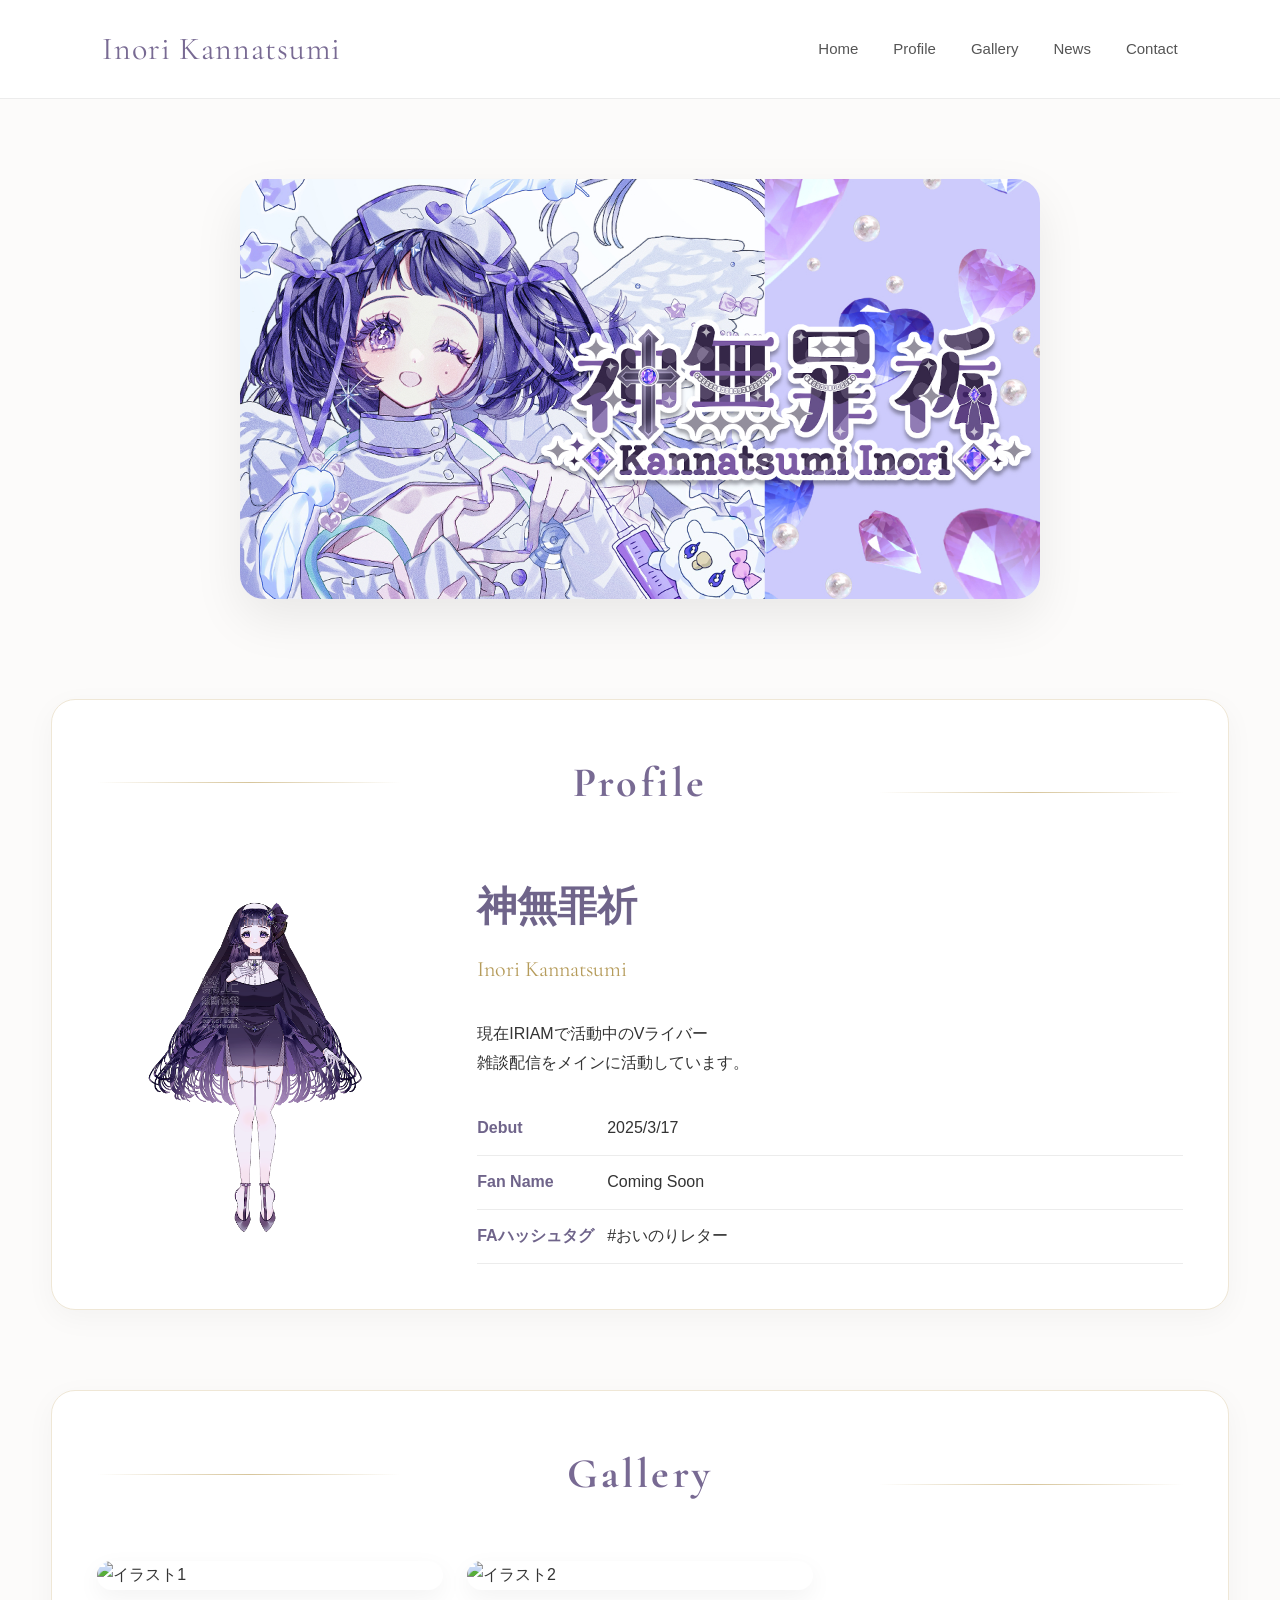
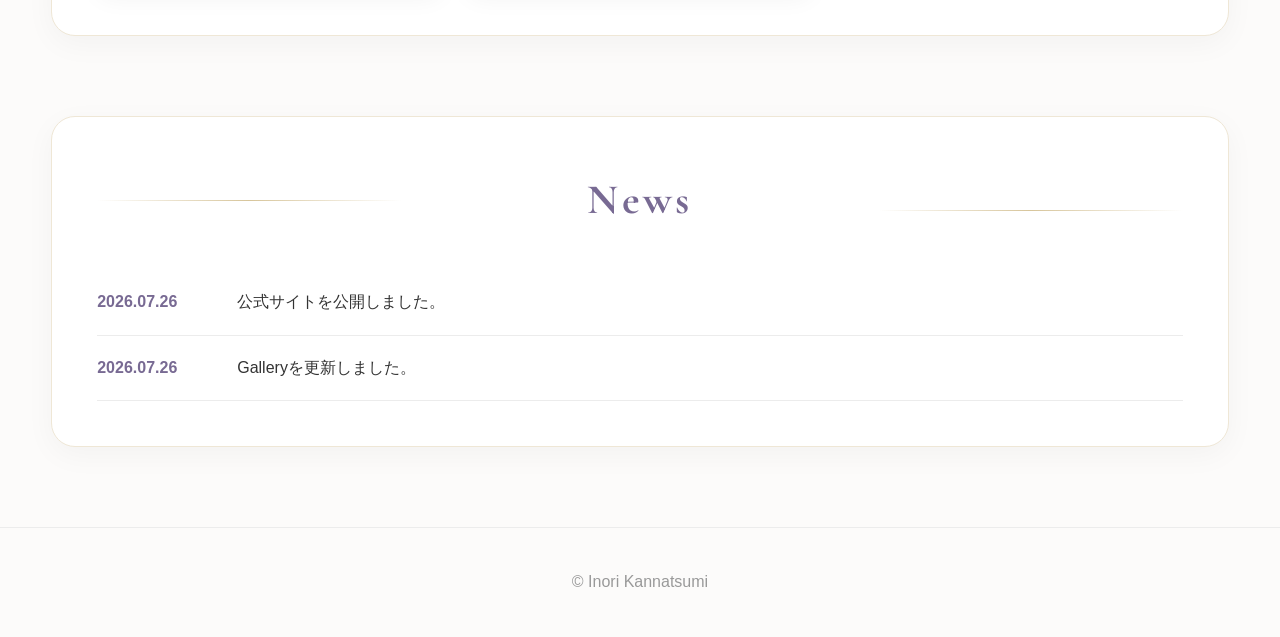
==== index.html @ 2467e45f "ファイル管理" ====
<!DOCTYPE html>
<html lang="ja">
<head>
    <meta charset="UTF-8">
    <meta name="viewport" content="width=device-width, initial-scale=1.0">
    <title>Inori Kannatsumi Official Website</title>

    <!-- Google Fonts -->
    <link rel="preconnect" href="https://fonts.googleapis.com">
    <link rel="preconnect" href="https://fonts.gstatic.com" crossorigin>
    <link href="https://fonts.googleapis.com/css2?family=Cormorant+Garamond:wght@400;600&display=swap" rel="stylesheet">

    <!-- CSS -->
    <link rel="stylesheet" href="css/style.css">
    <link rel="icon" type="image/png" href="images/favicon.png">
</head>

<body>

<header>

    <div class="logo">
        Inori Kannatsumi
    </div>

    <nav>
        <a href="#home">Home</a>
<a href="#profile">Profile</a>
<a href="#gallery">Gallery</a>
<a href="#news">News</a>
<a href="#footer">Contact</a>
    </nav>

</header>

<main>

    <!-- トップバナー -->
   <section id="home" class="hero">

        <div class="hero-banner">
            <img src="images/banner.jpg" alt="Inori Kannatsumi Official Banner">
        </div>

    </section>

    <!-- Profile -->
    <section class="profile">

    <h2>Profile</h2>

    <div class="profile-content">

        <div class="profile-image">
            <img src="images/profile.png" alt="神無罪祈">
        </div>

        <div class="profile-text">

            <h3>神無罪祈</h3>

            <p class="english-name">
                Inori Kannatsumi
            </p>

            <p>
                現在IRIAMで活動中のVライバー<br>
                雑談配信をメインに活動しています。
            </p>

            <table class="profile-table">

                <tr>
                    <th>Debut</th>
                    <td>2025/3/17</td>
                </tr>

                <tr>
                    <th>Fan Name</th>
                    <td>Coming Soon</td>
                </tr>

                <tr>
                    <th>FAハッシュタグ</th>
                    <td>#おいのりレター</td>
                </tr>

            </table>

        </div>

    </div>

</section>

    <!-- Gallery -->
    <section class="gallery">

    <h2>Gallery</h2>

    <div class="gallery-grid">

        <div class="gallery-item">
            <img src="images/gallery/gallery001.png" alt="イラスト1">
        </div>

        <div class="gallery-item">
            <img src="images/gallery/gallery002.png" alt="イラスト2">
        </div>

        
        </div>

    </div>

</section>
    <!-- News -->
  <section class="news">

    <h2>News</h2>

    <div class="news-list">

        <article class="news-item">
            <span class="news-date">2026.07.26</span>
            <p>公式サイトを公開しました。</p>
        </article>

        <article class="news-item">
            <span class="news-date">2026.07.26</span>
            <p>Galleryを更新しました。</p>
        </article>

     
    </div>

</section>

</main>

<footer id="footer">

    <p>
        © Inori Kannatsumi
    </p>

</footer>

</body>
</html>
---- css/style.css ----
*{
    margin:0;
    padding:0;
    box-sizing:border-box;
}

html{
    scroll-behavior:smooth;
}

body{
    font-family:"Yu Gothic","Hiragino Sans",sans-serif;
    background:#fcfbfa;
    color:#333;
    line-height:1.8;
}

/* ---------- Header ---------- */

header{
    position:sticky;
    top:0;
    z-index:1000;

    display:flex;
    justify-content:space-between;
    align-items:center;

    padding:20px 8%;

    background:rgba(255,255,255,.92);
    backdrop-filter:blur(10px);

    border-bottom:1px solid #ececec;
}

.logo{
    font-family:'Cormorant Garamond',serif;
    font-size:32px;
    color:#786a93;
    letter-spacing:1px;
}

nav{
    display:flex;
    gap:35px;
}

nav a{
    text-decoration:none;
    color:#555;
    transition:.3s;
    font-size:15px;
}

nav a:hover{
    color:#b59b5a;
}

/* ---------- Main ---------- */

main{
    width:min(1200px,92%);
    margin:auto;
}

/* ---------- Hero ---------- */

.hero{
    margin:80px 0 100px;
    display:flex;
    justify-content:center;
}

.hero-banner img{
    width:100%;
    max-width:800px;
    display:block;

    border-radius:24px;

    box-shadow:0 20px 50px rgba(0,0,0,.08);
}

/* ---------- Sections ---------- */

section{
    margin-bottom:80px;
}

section h2{

    font-family:'Cormorant Garamond',serif;
    font-size:42px;
    color:#786a93;

    margin-bottom:25px;
}

section h2::after{

    content:"";
    display:block;

    width:70px;
    height:2px;

    background:#b59b5a;

    margin-top:10px;
}

.profile,
.gallery,
.news{

    background:#ffffff;

    border:1px solid #efe7d6;

    border-radius:24px;

    padding:45px;

    box-shadow:0 8px 30px rgba(0,0,0,.04);

}

/* ---------- Footer ---------- */

footer{

    margin-top:80px;

    padding:40px;

    text-align:center;

    color:#999;

    border-top:1px solid #ececec;

}

/* ---------- Smartphone ---------- */

@media (max-width:900px){

header{

    flex-direction:column;

    gap:18px;

}

nav{

    flex-wrap:wrap;

    justify-content:center;

    gap:18px;

}

.logo{

    font-size:28px;

}

.hero{

    margin:40px 0 60px;

}

.hero-banner img{

    max-width:100%;
    border-radius:16px;

}

.profile,
.gallery,
.news{

    padding:30px;

}

section h2{

    font-size:34px;

}

}

@media (max-width:600px){

header{

    padding:18px;

}

.logo{

    font-size:24px;

}

nav a{

    font-size:14px;

}

.profile,
.gallery,
.news{

    padding:22px;

}

section h2{

    font-size:30px;

}

}
/* ---------- Profile ---------- */

.profile-content{

    display:grid;

    grid-template-columns:320px 1fr;

    gap:60px;

    align-items:center;

}

.profile-image img{

    width:100%;

    display:block;

    border-radius:18px;

}

.profile-text h3{

    font-size:40px;

    color:#6f648a;

    margin-bottom:8px;

}

.english-name{

    font-family:'Cormorant Garamond',serif;

    font-size:22px;

    color:#b59b5a;

    margin-bottom:30px;

}

.profile-table{

    width:100%;

    margin-top:25px;

    border-collapse:collapse;

}

.profile-table th{

    width:130px;

    text-align:left;

    padding:12px 0;

    color:#6f648a;

}

.profile-table td{

    padding:12px 0;

}

.profile-table tr{

    border-bottom:1px solid #ececec;

}

@media(max-width:900px){

.profile-content{

    grid-template-columns:1fr;

}

.profile-image{

    max-width:320px;

    margin:auto;

}

.profile-text{

    text-align:center;

}

.profile-table th{

    width:110px;

}

}
/* Gallery */

.gallery-grid{

    display:grid;

    grid-template-columns:repeat(3,1fr);

    gap:24px;

}

.gallery-item{

    overflow:hidden;

    border-radius:18px;

    background:#ffffff;

    box-shadow:0 8px 25px rgba(0,0,0,.05);

}

.gallery-item img{

    width:100%;

    display:block;

}

@media(max-width:900px){

    .gallery-grid{

        grid-template-columns:1fr;

    }

}
/* ---------- News ---------- */

.news-list{

    display:flex;

    flex-direction:column;

    gap:18px;

}

.news-item{

    display:flex;

    gap:30px;

    align-items:flex-start;

    padding-bottom:18px;

    border-bottom:1px solid #ececec;

}

.news-date{

    min-width:110px;

    color:#786a93;

    font-weight:bold;

}

.news-item p{

    margin:0;

}

@media(max-width:700px){

.news-item{

    flex-direction:column;

    gap:8px;

}

.news-date{

    min-width:auto;

}

}
/* ---------- Elegant Heading ---------- */

section h2{

    position:relative;

    text-align:center;

    margin-bottom:50px;

    letter-spacing:.08em;

}

section h2::before,
section h2::after{

    content:"";

    position:absolute;

    top:50%;

    width:28%;

    height:1px;

    background:linear-gradient(to right,
    transparent,
    #d7c59b,
    transparent);

}

section h2::before{

    left:0;

}

section h2::after{

    right:0;

}

@media(max-width:700px){

section h2::before,
section h2::after{

    width:18%;

}

}
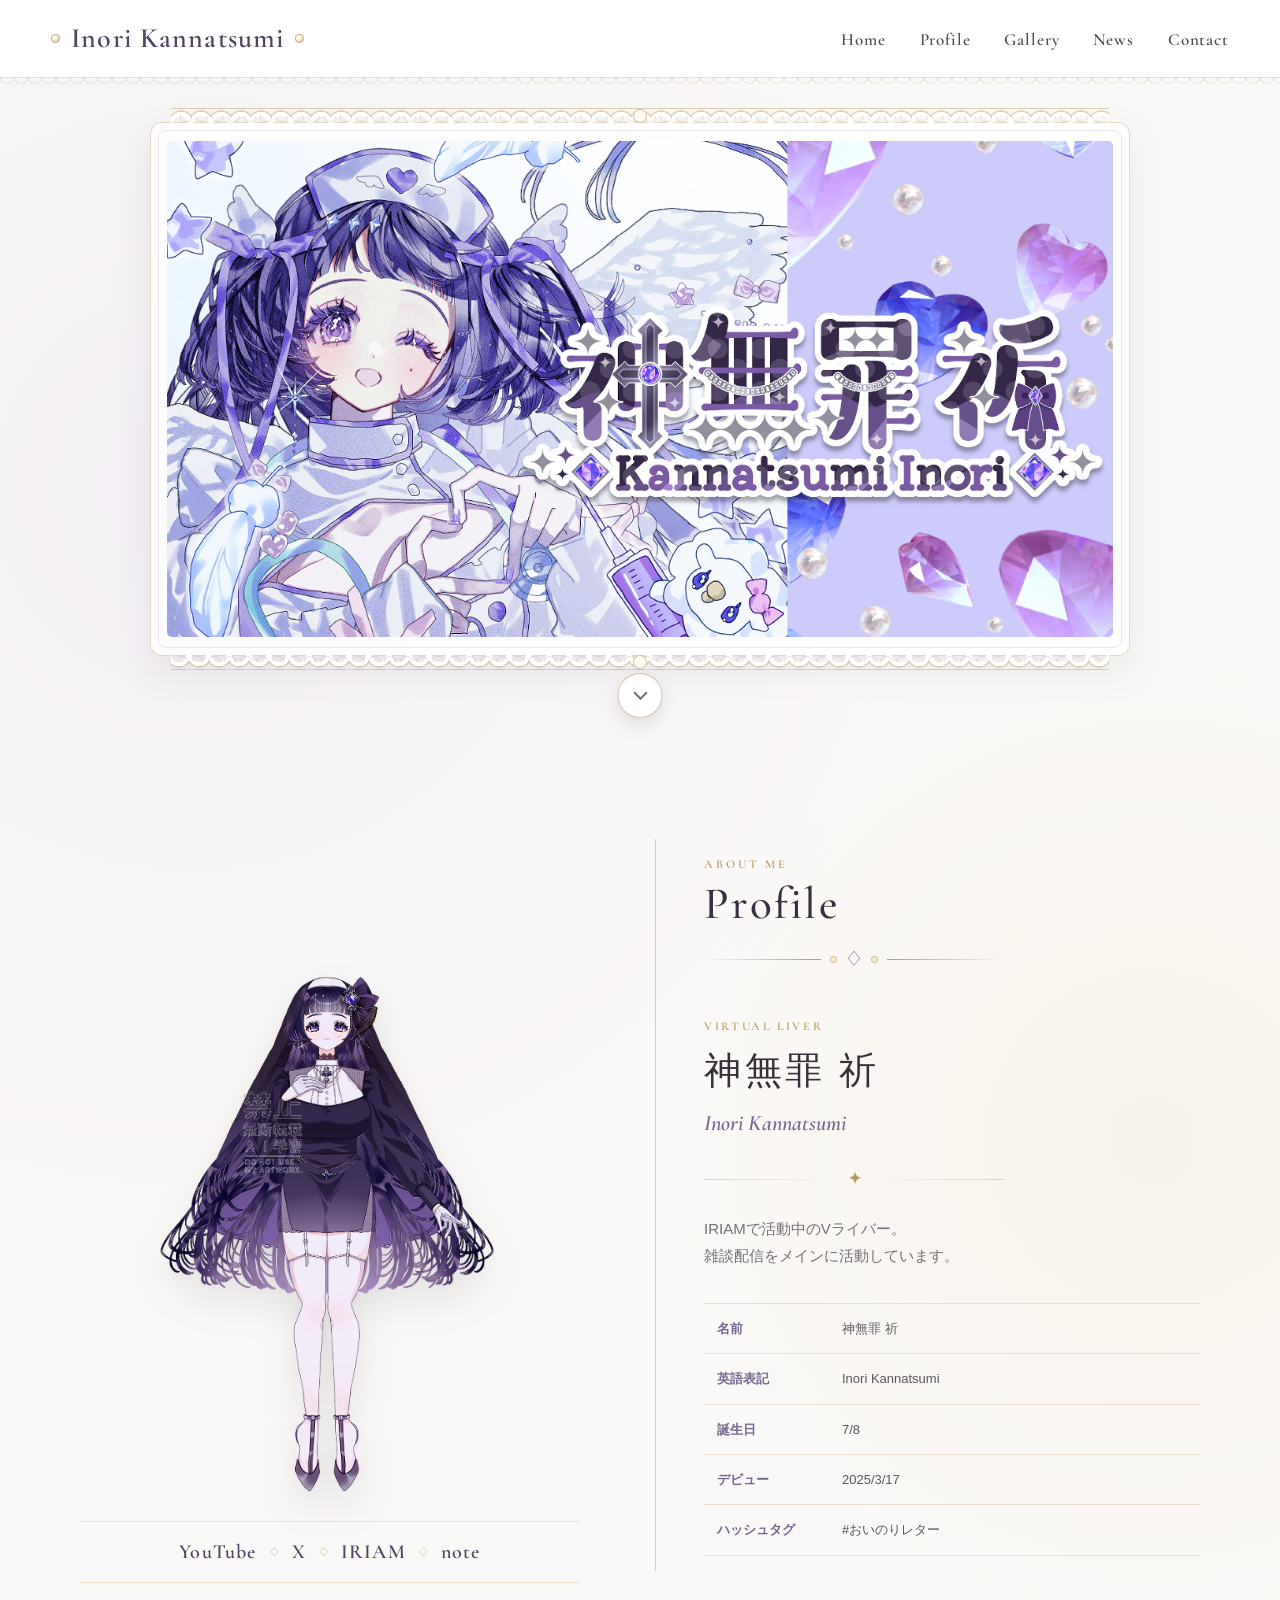
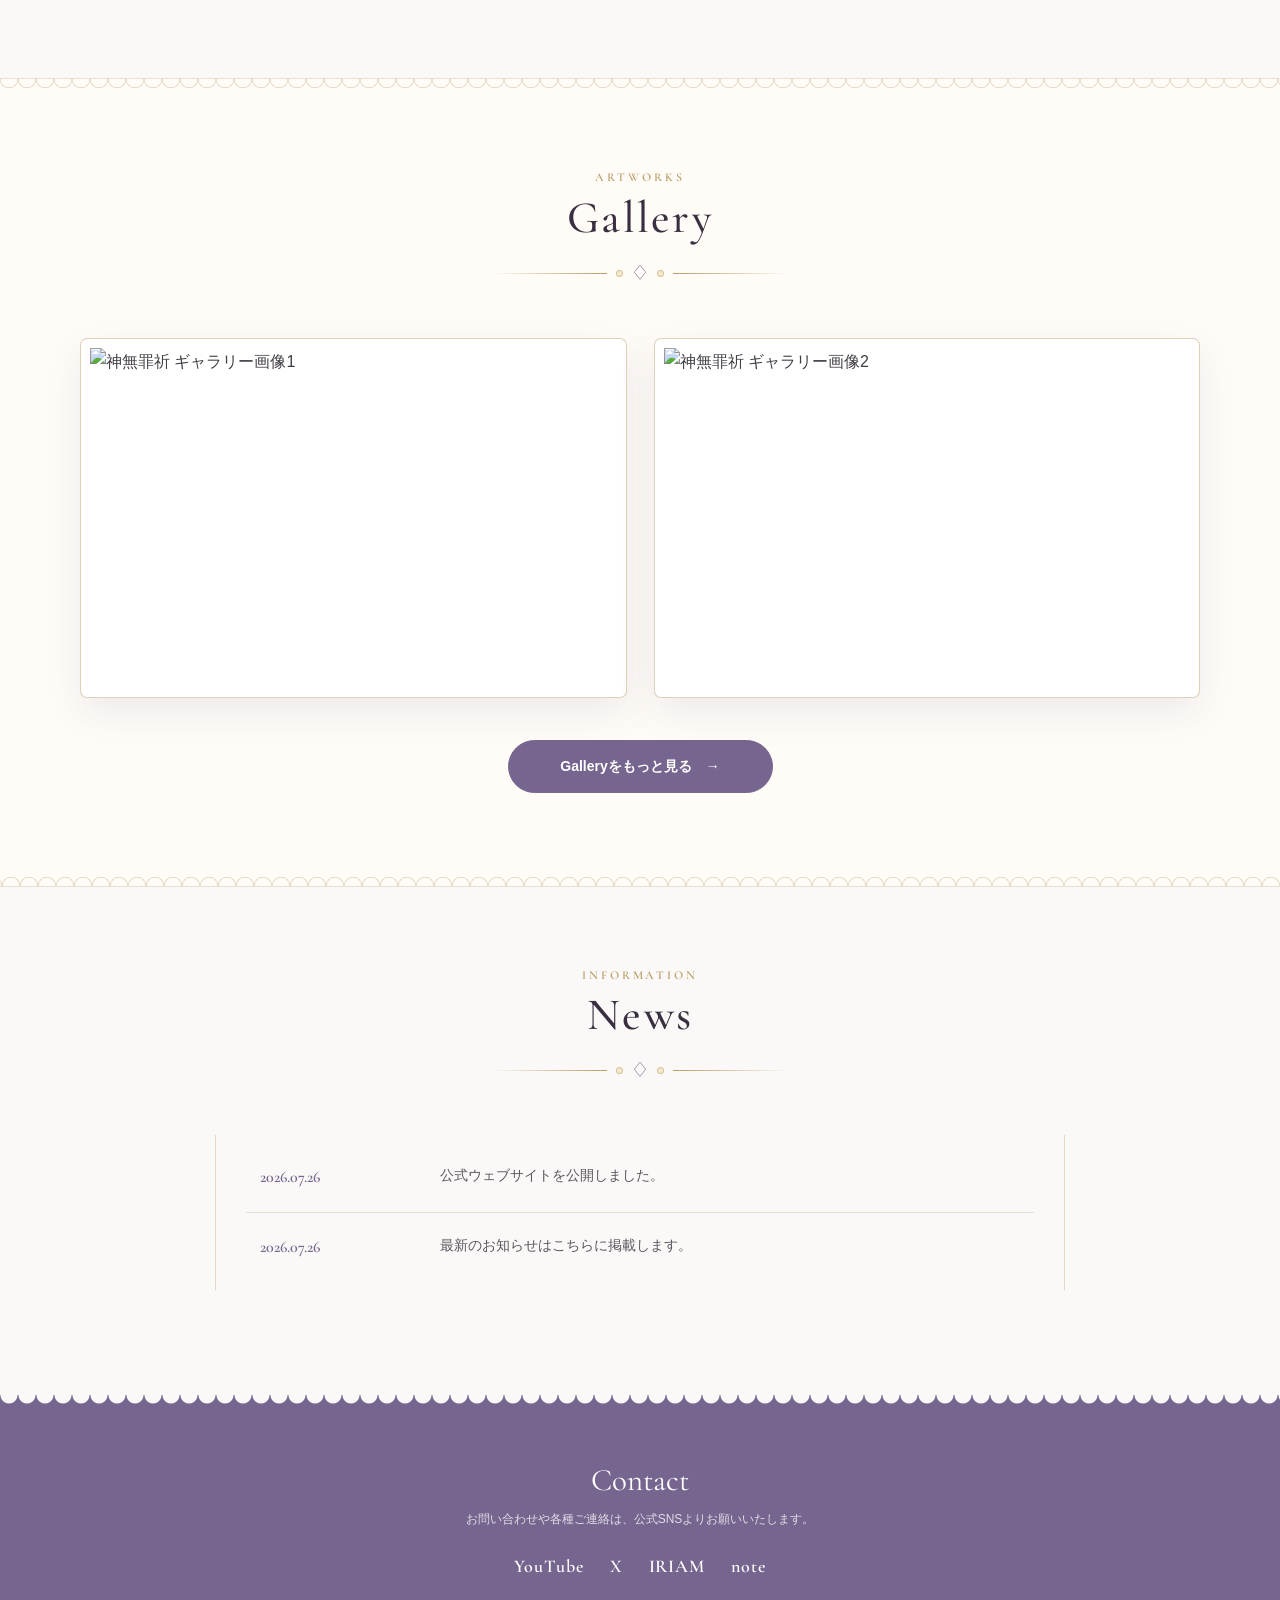
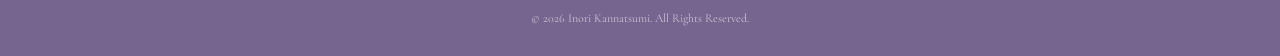
==== commit a92d9d7e: "Add files via upload" ====
--- a/index.html
+++ b/index.html
@@ -1,150 +1,523 @@
-<!DOCTYPE html>
-<html lang="ja">
-<head>
-    <meta charset="UTF-8">
-    <meta name="viewport" content="width=device-width, initial-scale=1.0">
-    <title>Inori Kannatsumi Official Website</title>
-
-    <!-- Google Fonts -->
-    <link rel="preconnect" href="https://fonts.googleapis.com">
-    <link rel="preconnect" href="https://fonts.gstatic.com" crossorigin>
-    <link href="https://fonts.googleapis.com/css2?family=Cormorant+Garamond:wght@400;600&display=swap" rel="stylesheet">
-
-    <!-- CSS -->
-    <link rel="stylesheet" href="css/style.css">
-    <link rel="icon" type="image/png" href="images/favicon.png">
-</head>
-
-<body>
-
-<header>
-
-    <div class="logo">
-        Inori Kannatsumi
-    </div>
-
-    <nav>
-        <a href="#home">Home</a>
-<a href="#profile">Profile</a>
-<a href="#gallery">Gallery</a>
-<a href="#news">News</a>
-<a href="#footer">Contact</a>
-    </nav>
-
-</header>
-
-<main>
-
-    <!-- トップバナー -->
-   <section id="home" class="hero">
-
-        <div class="hero-banner">
-            <img src="images/banner.jpg" alt="Inori Kannatsumi Official Banner">
-        </div>
-
-    </section>
-
-    <!-- Profile -->
-    <section class="profile">
-
-    <h2>Profile</h2>
-
-    <div class="profile-content">
-
-        <div class="profile-image">
-            <img src="images/profile.png" alt="神無罪祈">
-        </div>
-
-        <div class="profile-text">
-
-            <h3>神無罪祈</h3>
-
-            <p class="english-name">
-                Inori Kannatsumi
-            </p>
-
-            <p>
-                現在IRIAMで活動中のVライバー<br>
-                雑談配信をメインに活動しています。
-            </p>
-
-            <table class="profile-table">
-
-                <tr>
-                    <th>Debut</th>
-                    <td>2025/3/17</td>
-                </tr>
-
-                <tr>
-                    <th>Fan Name</th>
-                    <td>Coming Soon</td>
-                </tr>
-
-                <tr>
-                    <th>FAハッシュタグ</th>
-                    <td>#おいのりレター</td>
-                </tr>
-
-            </table>
-
-        </div>
-
-    </div>
-
-</section>
-
-    <!-- Gallery -->
-    <section class="gallery">
-
-    <h2>Gallery</h2>
-
-    <div class="gallery-grid">
-
-        <div class="gallery-item">
-            <img src="images/gallery/gallery001.png" alt="イラスト1">
-        </div>
-
-        <div class="gallery-item">
-            <img src="images/gallery/gallery002.png" alt="イラスト2">
-        </div>
-
-        
-        </div>
-
-    </div>
-
-</section>
-    <!-- News -->
-  <section class="news">
-
-    <h2>News</h2>
-
-    <div class="news-list">
-
-        <article class="news-item">
-            <span class="news-date">2026.07.26</span>
-            <p>公式サイトを公開しました。</p>
-        </article>
-
-        <article class="news-item">
-            <span class="news-date">2026.07.26</span>
-            <p>Galleryを更新しました。</p>
-        </article>
-
-     
-    </div>
-
-</section>
-
-</main>
-
-<footer id="footer">
-
-    <p>
-        © Inori Kannatsumi
-    </p>
-
-</footer>
-
-</body>
+<!DOCTYPE html>
+<html lang="ja">
+
+<head>
+    <meta charset="UTF-8">
+
+    <meta
+        name="viewport"
+        content="width=device-width, initial-scale=1.0"
+    >
+
+    <meta
+        name="description"
+        content="IRIAMで活動中のVライバー、神無罪祈（Inori Kannatsumi）の公式ウェブサイトです。"
+    >
+
+    <title>Inori Kannatsumi Official Website</title>
+
+    <link
+        rel="preconnect"
+        href="https://fonts.googleapis.com"
+    >
+
+    <link
+        rel="preconnect"
+        href="https://fonts.gstatic.com"
+        crossorigin
+    >
+
+    <link
+        href="https://fonts.googleapis.com/css2?family=Cormorant+Garamond:wght@400;500;600&display=swap"
+        rel="stylesheet"
+    >
+
+    <link
+        rel="stylesheet"
+        href="css/style.css"
+    >
+
+    <link
+        rel="icon"
+        type="image/png"
+        href="images/favicon.png"
+    >
+</head>
+
+<body>
+
+    <!-- Header -->
+
+    <header class="site-header">
+
+        <div class="header-inner">
+
+            <a
+                class="site-logo"
+                href="index.html"
+            >
+                <span class="logo-pearl"></span>
+
+                <span>
+                    Inori Kannatsumi
+                </span>
+
+                <span class="logo-pearl"></span>
+            </a>
+
+            <button
+                class="menu-button"
+                type="button"
+                aria-label="メニューを開く"
+                aria-expanded="false"
+                aria-controls="global-nav"
+            >
+                <span></span>
+                <span></span>
+                <span></span>
+            </button>
+
+            <nav
+                id="global-nav"
+                class="global-nav"
+            >
+                <a href="#home">
+                    Home
+                </a>
+
+                <a href="#profile">
+                    Profile
+                </a>
+
+                <a href="gallery.html">
+                    Gallery
+                </a>
+
+                <a href="#news">
+                    News
+                </a>
+
+                <a href="#contact">
+                    Contact
+                </a>
+            </nav>
+
+        </div>
+
+    </header>
+
+
+    <main>
+
+        <!-- Home -->
+
+        <section
+            id="home"
+            class="hero"
+        >
+
+            <div class="hero-inner">
+
+                <div class="hero-lace hero-lace-top">
+                    <span></span>
+                </div>
+
+                <img
+                    class="hero-image"
+                    src="images/banner.jpg"
+                    alt="神無罪祈 Inori Kannatsumi メインビジュアル"
+                >
+
+                <div class="hero-lace hero-lace-bottom">
+                    <span></span>
+                </div>
+
+            </div>
+
+            <a
+                class="scroll-button"
+                href="#profile"
+                aria-label="プロフィールへ移動"
+            >
+                <span></span>
+            </a>
+
+        </section>
+
+
+        <!-- Profile -->
+
+        <section
+            id="profile"
+            class="content-section profile-section"
+        >
+
+            <div class="section-inner">
+
+                <div class="profile-layout">
+
+                    <div class="profile-left">
+
+                        <div class="profile-visual">
+
+                            <img
+                                src="images/profile.png"
+                                alt="神無罪祈の全身立ち絵"
+                            >
+
+                        </div>
+
+                        <nav
+                            class="profile-text-links"
+                            aria-label="公式リンク"
+                        >
+                            <a
+                                href="https://www.youtube.com/@nullxvoidxx"
+                                target="_blank"
+                                rel="noopener noreferrer"
+                            >
+                                YouTube
+                            </a>
+
+                            <span aria-hidden="true">◇</span>
+
+                            <a
+                                href="https://x.com/nullxvoidxx"
+                                target="_blank"
+                                rel="noopener noreferrer"
+                            >
+                                X
+                            </a>
+
+                            <span aria-hidden="true">◇</span>
+
+                            <a
+                                href="https://web.iriam.app/s/user/3M1T134PWo?uuid=e7f61f56"
+                                target="_blank"
+                                rel="noopener noreferrer"
+                            >
+                                IRIAM
+                            </a>
+
+                            <span aria-hidden="true">◇</span>
+
+                            <a
+                                href="https://note.com/nullxvoidxx"
+                                target="_blank"
+                                rel="noopener noreferrer"
+                            >
+                                note
+                            </a>
+                        </nav>
+
+                    </div>
+
+
+                    <div class="profile-content">
+
+                        <div class="section-heading profile-heading">
+
+                            <p class="section-label">
+                                ABOUT ME
+                            </p>
+
+                            <h2>
+                                Profile
+                            </h2>
+
+                            <div class="heading-decoration">
+
+                                <span class="heading-line"></span>
+                                <span class="heading-pearl"></span>
+                                <span class="heading-ribbon">♢</span>
+                                <span class="heading-pearl"></span>
+                                <span class="heading-line"></span>
+
+                            </div>
+
+                        </div>
+
+                        <p class="profile-small-title">
+                            VIRTUAL LIVER
+                        </p>
+
+                        <h3>
+                            神無罪 祈
+                        </h3>
+
+                        <p class="profile-english-name">
+                            Inori Kannatsumi
+                        </p>
+
+                        <div class="profile-divider">
+                            <span></span>
+                            <b>✦</b>
+                            <span></span>
+                        </div>
+
+                        <p class="profile-description">
+                            IRIAMで活動中のVライバー。<br>
+                            雑談配信をメインに活動しています。
+                        </p>
+
+                        <dl class="profile-list">
+
+                            <div>
+                                <dt>名前</dt>
+                                <dd>神無罪 祈</dd>
+                            </div>
+
+                            <div>
+                                <dt>英語表記</dt>
+                                <dd>Inori Kannatsumi</dd>
+                            </div>
+
+                            <div>
+                                <dt>誕生日</dt>
+                                <dd>7/8</dd>
+                            </div>
+
+                            <div>
+                                <dt>デビュー</dt>
+                                <dd>2025/3/17</dt>
+                            </div>
+
+                            <div>
+                                <dt>ハッシュタグ</dt>
+                                <dd>#おいのりレター</dd>
+                            </div>
+
+                        </dl>
+
+                    </div>
+
+                </div>
+
+            </div>
+
+        </section>
+
+
+        <!-- Gallery Preview -->
+
+        <section
+            id="gallery"
+            class="gallery-preview-section"
+        >
+
+            <div class="lace-border"></div>
+
+            <div class="section-inner gallery-preview-inner">
+
+                <div class="section-heading">
+
+                    <p class="section-label">
+                        ARTWORKS
+                    </p>
+
+                    <h2>
+                        Gallery
+                    </h2>
+
+                    <div class="heading-decoration">
+
+                        <span class="heading-line"></span>
+                        <span class="heading-pearl"></span>
+                        <span class="heading-ribbon">♢</span>
+                        <span class="heading-pearl"></span>
+                        <span class="heading-line"></span>
+
+                    </div>
+
+                </div>
+
+
+                <div class="gallery-preview-grid">
+
+                    <a
+                        class="gallery-card"
+                        href="gallery.html"
+                    >
+                        <img
+                            src="images/gallery/gallery001.png"
+                            alt="神無罪祈 ギャラリー画像1"
+                            loading="lazy"
+                        >
+
+                        <span class="gallery-card-text">
+                            View Gallery
+                        </span>
+                    </a>
+
+
+                    <a
+                        class="gallery-card"
+                        href="gallery.html"
+                    >
+                        <img
+                            src="images/gallery/gallery002.png"
+                            alt="神無罪祈 ギャラリー画像2"
+                            loading="lazy"
+                        >
+
+                        <span class="gallery-card-text">
+                            View Gallery
+                        </span>
+                    </a>
+
+                </div>
+
+
+                <div class="section-button-area">
+
+                    <a
+                        class="more-button"
+                        href="gallery.html"
+                    >
+                        Galleryをもっと見る
+                        <span>→</span>
+                    </a>
+
+                </div>
+
+            </div>
+
+            <div class="lace-border lace-border-bottom"></div>
+
+        </section>
+
+
+        <!-- News -->
+
+        <section
+            id="news"
+            class="content-section news-section"
+        >
+
+            <div class="section-inner">
+
+                <div class="section-heading">
+
+                    <p class="section-label">
+                        INFORMATION
+                    </p>
+
+                    <h2>
+                        News
+                    </h2>
+
+                    <div class="heading-decoration">
+
+                        <span class="heading-line"></span>
+                        <span class="heading-pearl"></span>
+                        <span class="heading-ribbon">♢</span>
+                        <span class="heading-pearl"></span>
+                        <span class="heading-line"></span>
+
+                    </div>
+
+                </div>
+
+                <div class="news-list">
+
+                    <article class="news-item">
+
+                        <time datetime="2026-07-26">
+                            2026.07.26
+                        </time>
+
+                        <p>
+                            公式ウェブサイトを公開しました。
+                        </p>
+
+                    </article>
+
+                    <article class="news-item">
+
+                        <time datetime="2026-07-26">
+                            2026.07.26
+                        </time>
+
+                        <p>
+                            最新のお知らせはこちらに掲載します。
+                        </p>
+
+                    </article>
+
+                </div>
+
+            </div>
+
+        </section>
+
+    </main>
+
+
+    <!-- Footer -->
+
+    <footer
+        id="contact"
+        class="site-footer"
+    >
+
+        <div class="footer-lace"></div>
+
+        <div class="footer-inner">
+
+            <p class="footer-title">
+                Contact
+            </p>
+
+            <p class="footer-message">
+                お問い合わせや各種ご連絡は、公式SNSよりお願いいたします。
+            </p>
+
+            <div class="footer-links">
+
+                <a
+                    href="https://www.youtube.com/@nullxvoidxx"
+                    target="_blank"
+                    rel="noopener noreferrer"
+                >
+                    YouTube
+                </a>
+
+                <a
+                    href="https://x.com/nullxvoidxx"
+                    target="_blank"
+                    rel="noopener noreferrer"
+                >
+                    X
+                </a>
+
+                <a
+                    href="https://web.iriam.app/s/user/3M1T134PWo?uuid=e7f61f56"
+                    target="_blank"
+                    rel="noopener noreferrer"
+                >
+                    IRIAM
+                </a>
+
+                <a
+                    href="https://note.com/nullxvoidxx"
+                    target="_blank"
+                    rel="noopener noreferrer"
+                >
+                    note
+                </a>
+
+            </div>
+
+            <p class="copyright">
+                &copy; 2026 Inori Kannatsumi. All Rights Reserved.
+            </p>
+
+        </div>
+
+    </footer>
+
+    <script src="js/script.js"></script>
+
+</body>
+
 </html>
--- a/css/style.css
+++ b/css/style.css
@@ -1,501 +1,1191 @@
-*{
-    margin:0;
-    padding:0;
-    box-sizing:border-box;
-}
-
-html{
-    scroll-behavior:smooth;
-}
-
-body{
-    font-family:"Yu Gothic","Hiragino Sans",sans-serif;
-    background:#fcfbfa;
-    color:#333;
-    line-height:1.8;
-}
-
-/* ---------- Header ---------- */
-
-header{
-    position:sticky;
-    top:0;
-    z-index:1000;
-
-    display:flex;
-    justify-content:space-between;
-    align-items:center;
-
-    padding:20px 8%;
-
-    background:rgba(255,255,255,.92);
-    backdrop-filter:blur(10px);
-
-    border-bottom:1px solid #ececec;
-}
-
-.logo{
-    font-family:'Cormorant Garamond',serif;
-    font-size:32px;
-    color:#786a93;
-    letter-spacing:1px;
-}
-
-nav{
-    display:flex;
-    gap:35px;
-}
-
-nav a{
-    text-decoration:none;
-    color:#555;
-    transition:.3s;
-    font-size:15px;
-}
-
-nav a:hover{
-    color:#b59b5a;
-}
-
-/* ---------- Main ---------- */
-
-main{
-    width:min(1200px,92%);
-    margin:auto;
-}
-
-/* ---------- Hero ---------- */
-
-.hero{
-    margin:80px 0 100px;
-    display:flex;
-    justify-content:center;
-}
-
-.hero-banner img{
-    width:100%;
-    max-width:800px;
-    display:block;
-
-    border-radius:24px;
-
-    box-shadow:0 20px 50px rgba(0,0,0,.08);
-}
-
-/* ---------- Sections ---------- */
-
-section{
-    margin-bottom:80px;
-}
-
-section h2{
-
-    font-family:'Cormorant Garamond',serif;
-    font-size:42px;
-    color:#786a93;
-
-    margin-bottom:25px;
-}
-
-section h2::after{
-
-    content:"";
-    display:block;
-
-    width:70px;
-    height:2px;
-
-    background:#b59b5a;
-
-    margin-top:10px;
-}
-
-.profile,
-.gallery,
-.news{
-
-    background:#ffffff;
-
-    border:1px solid #efe7d6;
-
-    border-radius:24px;
-
-    padding:45px;
-
-    box-shadow:0 8px 30px rgba(0,0,0,.04);
-
-}
-
-/* ---------- Footer ---------- */
-
-footer{
-
-    margin-top:80px;
-
-    padding:40px;
-
-    text-align:center;
-
-    color:#999;
-
-    border-top:1px solid #ececec;
-
-}
-
-/* ---------- Smartphone ---------- */
-
-@media (max-width:900px){
-
-header{
-
-    flex-direction:column;
-
-    gap:18px;
-
-}
-
-nav{
-
-    flex-wrap:wrap;
-
-    justify-content:center;
-
-    gap:18px;
-
-}
-
-.logo{
-
-    font-size:28px;
-
-}
-
-.hero{
-
-    margin:40px 0 60px;
-
-}
-
-.hero-banner img{
-
-    max-width:100%;
-    border-radius:16px;
-
-}
-
-.profile,
-.gallery,
-.news{
-
-    padding:30px;
-
-}
-
-section h2{
-
-    font-size:34px;
-
-}
-
-}
-
-@media (max-width:600px){
-
-header{
-
-    padding:18px;
-
-}
-
-.logo{
-
-    font-size:24px;
-
-}
-
-nav a{
-
-    font-size:14px;
-
-}
-
-.profile,
-.gallery,
-.news{
-
-    padding:22px;
-
-}
-
-section h2{
-
-    font-size:30px;
-
-}
-
-}
-/* ---------- Profile ---------- */
-
-.profile-content{
-
-    display:grid;
-
-    grid-template-columns:320px 1fr;
-
-    gap:60px;
-
-    align-items:center;
-
-}
-
-.profile-image img{
-
-    width:100%;
-
-    display:block;
-
-    border-radius:18px;
-
-}
-
-.profile-text h3{
-
-    font-size:40px;
-
-    color:#6f648a;
-
-    margin-bottom:8px;
-
-}
-
-.english-name{
-
-    font-family:'Cormorant Garamond',serif;
-
-    font-size:22px;
-
-    color:#b59b5a;
-
-    margin-bottom:30px;
-
-}
-
-.profile-table{
-
-    width:100%;
-
-    margin-top:25px;
-
-    border-collapse:collapse;
-
-}
-
-.profile-table th{
-
-    width:130px;
-
-    text-align:left;
-
-    padding:12px 0;
-
-    color:#6f648a;
-
-}
-
-.profile-table td{
-
-    padding:12px 0;
-
-}
-
-.profile-table tr{
-
-    border-bottom:1px solid #ececec;
-
-}
-
-@media(max-width:900px){
-
-.profile-content{
-
-    grid-template-columns:1fr;
-
-}
-
-.profile-image{
-
-    max-width:320px;
-
-    margin:auto;
-
-}
-
-.profile-text{
-
-    text-align:center;
-
-}
-
-.profile-table th{
-
-    width:110px;
-
-}
-
-}
-/* Gallery */
-
-.gallery-grid{
-
-    display:grid;
-
-    grid-template-columns:repeat(3,1fr);
-
-    gap:24px;
-
-}
-
-.gallery-item{
-
-    overflow:hidden;
-
-    border-radius:18px;
-
-    background:#ffffff;
-
-    box-shadow:0 8px 25px rgba(0,0,0,.05);
-
-}
-
-.gallery-item img{
-
-    width:100%;
-
-    display:block;
-
-}
-
-@media(max-width:900px){
-
-    .gallery-grid{
-
-        grid-template-columns:1fr;
-
-    }
-
-}
-/* ---------- News ---------- */
-
-.news-list{
-
-    display:flex;
-
-    flex-direction:column;
-
-    gap:18px;
-
-}
-
-.news-item{
-
-    display:flex;
-
-    gap:30px;
-
-    align-items:flex-start;
-
-    padding-bottom:18px;
-
-    border-bottom:1px solid #ececec;
-
-}
-
-.news-date{
-
-    min-width:110px;
-
-    color:#786a93;
-
-    font-weight:bold;
-
-}
-
-.news-item p{
-
-    margin:0;
-
-}
-
-@media(max-width:700px){
-
-.news-item{
-
-    flex-direction:column;
-
-    gap:8px;
-
-}
-
-.news-date{
-
-    min-width:auto;
-
-}
-
-}
-/* ---------- Elegant Heading ---------- */
-
-section h2{
-
-    position:relative;
-
-    text-align:center;
-
-    margin-bottom:50px;
-
-    letter-spacing:.08em;
-
-}
-
-section h2::before,
-section h2::after{
-
-    content:"";
-
-    position:absolute;
-
-    top:50%;
-
-    width:28%;
-
-    height:1px;
-
-    background:linear-gradient(to right,
-    transparent,
-    #d7c59b,
-    transparent);
-
-}
-
-section h2::before{
-
-    left:0;
-
-}
-
-section h2::after{
-
-    right:0;
-
-}
-
-@media(max-width:700px){
-
-section h2::before,
-section h2::after{
-
-    width:18%;
-
-}
-
+:root{
+    --purple:#76658f;
+    --dark-purple:#514360;
+    --light-purple:#eee9f3;
+    --gold:#b79b63;
+    --light-gold:#e3d2a8;
+    --white:#ffffff;
+    --ivory:#fffdf9;
+    --background:#fbf9f7;
+    --text:#423d45;
+    --sub-text:#746e78;
+    --border:#e8dfd2;
+    --shadow:0 14px 38px rgba(82,67,96,.10);
+}
+
+*{
+    margin:0;
+    padding:0;
+    box-sizing:border-box;
+}
+
+html{
+    scroll-behavior:smooth;
+    scroll-padding-top:85px;
+}
+
+body{
+    min-width:320px;
+    color:var(--text);
+    background:
+        radial-gradient(
+            circle at 15% 15%,
+            rgba(238,233,243,.58),
+            transparent 25%
+        ),
+        radial-gradient(
+            circle at 90% 35%,
+            rgba(227,210,168,.16),
+            transparent 20%
+        ),
+        var(--background);
+    font-family:
+        "Yu Gothic",
+        "YuGothic",
+        "Hiragino Kaku Gothic ProN",
+        "Hiragino Sans",
+        sans-serif;
+    line-height:1.8;
+}
+
+body.modal-open{
+    overflow:hidden;
+}
+
+img{
+    max-width:100%;
+}
+
+a{
+    color:inherit;
+}
+
+button{
+    font:inherit;
+}
+
+
+/* Header */
+
+.site-header{
+    position:sticky;
+    top:0;
+    z-index:1000;
+    background:rgba(255,255,255,.95);
+    border-bottom:1px solid var(--border);
+    backdrop-filter:blur(14px);
+}
+
+.site-header::after{
+    content:"";
+    position:absolute;
+    right:0;
+    bottom:-7px;
+    left:0;
+    height:7px;
+    background:
+        radial-gradient(
+            circle at 7px 0,
+            transparent 6px,
+            rgba(183,155,99,.22) 6.5px,
+            rgba(183,155,99,.22) 7px,
+            transparent 7.5px
+        );
+    background-size:14px 7px;
+}
+
+.header-inner{
+    width:min(1180px,92%);
+    min-height:76px;
+    margin:0 auto;
+    display:flex;
+    align-items:center;
+    justify-content:space-between;
+}
+
+.site-logo{
+    display:inline-flex;
+    align-items:center;
+    gap:11px;
+    color:var(--dark-purple);
+    font-family:"Cormorant Garamond",serif;
+    font-size:28px;
+    font-weight:600;
+    letter-spacing:.04em;
+    text-decoration:none;
+}
+
+.logo-pearl{
+    width:9px;
+    height:9px;
+    display:inline-block;
+    border:1px solid rgba(183,155,99,.7);
+    border-radius:50%;
+    background:
+        radial-gradient(
+            circle at 32% 30%,
+            #ffffff 0 18%,
+            #f7f0df 42%,
+            #d0b981 100%
+        );
+}
+
+.global-nav{
+    display:flex;
+    align-items:center;
+    gap:34px;
+}
+
+.global-nav a{
+    position:relative;
+    padding:25px 0 21px;
+    color:#504a54;
+    font-family:"Cormorant Garamond",serif;
+    font-size:17px;
+    font-weight:600;
+    letter-spacing:.05em;
+    text-decoration:none;
+}
+
+.global-nav a::before{
+    content:"";
+    position:absolute;
+    bottom:15px;
+    left:50%;
+    width:5px;
+    height:5px;
+    border-radius:50%;
+    background:var(--gold);
+    opacity:0;
+    transform:translateX(-50%) scale(0);
+    transition:.3s;
+}
+
+.global-nav a:hover,
+.global-nav a.current{
+    color:var(--purple);
+}
+
+.global-nav a:hover::before,
+.global-nav a.current::before{
+    opacity:1;
+    transform:translateX(-50%) scale(1);
+}
+
+.menu-button{
+    display:none;
+}
+
+
+/* Hero */
+
+.hero{
+    position:relative;
+    padding:44px 0 90px;
+}
+
+.hero-inner{
+    position:relative;
+    width:min(980px,92%);
+    margin:0 auto;
+    padding:18px 16px;
+    background:rgba(255,255,255,.78);
+    border:1px solid rgba(183,155,99,.38);
+    border-radius:12px;
+    box-shadow:var(--shadow);
+}
+
+.hero-inner::before{
+    content:"";
+    position:absolute;
+    inset:7px;
+    border:1px solid rgba(118,101,143,.14);
+    border-radius:8px;
+    pointer-events:none;
+}
+
+.hero-image{
+    position:relative;
+    z-index:1;
+    width:100%;
+    display:block;
+    border-radius:5px;
+}
+
+.hero-lace{
+    position:absolute;
+    right:20px;
+    left:20px;
+    z-index:3;
+    height:28px;
+    overflow:hidden;
+    pointer-events:none;
+}
+
+.hero-lace::before{
+    content:"";
+    position:absolute;
+    right:0;
+    left:0;
+    top:0;
+    height:14px;
+    border-top:1px solid rgba(183,155,99,.5);
+    background:
+        radial-gradient(
+            circle at 10px 14px,
+            transparent 0 7px,
+            rgba(255,253,249,.98) 7.5px 11px,
+            rgba(183,155,99,.38) 11.5px 12.5px,
+            transparent 13px
+        );
+    background-size:20px 20px;
+}
+
+.hero-lace::after{
+    content:"";
+    position:absolute;
+    right:7px;
+    left:7px;
+    top:8px;
+    height:17px;
+    background:
+        radial-gradient(
+            circle at 8px 0,
+            transparent 0 5px,
+            rgba(118,101,143,.16) 5.5px 6px,
+            transparent 6.5px
+        );
+    background-size:16px 17px;
+}
+
+.hero-lace span{
+    position:absolute;
+    top:1px;
+    left:50%;
+    z-index:2;
+    width:14px;
+    height:14px;
+    border:1px solid rgba(183,155,99,.55);
+    border-radius:50%;
+    background:#fffaf0;
+    transform:translateX(-50%);
+}
+
+.hero-lace-top{
+    top:-15px;
+}
+
+.hero-lace-bottom{
+    bottom:-15px;
+    transform:rotate(180deg);
+}
+
+.scroll-button{
+    position:absolute;
+    bottom:28px;
+    left:50%;
+    width:45px;
+    height:45px;
+    display:flex;
+    align-items:center;
+    justify-content:center;
+    background:var(--white);
+    border:1px solid rgba(183,155,99,.55);
+    border-radius:50%;
+    box-shadow:0 7px 18px rgba(81,67,96,.15);
+    transform:translateX(-50%);
+}
+
+.scroll-button span{
+    width:10px;
+    height:10px;
+    border-right:2px solid var(--purple);
+    border-bottom:2px solid var(--purple);
+    transform:translateY(-3px) rotate(45deg);
+}
+
+
+/* Common */
+
+.content-section{
+    padding:78px 0;
+}
+
+.section-inner{
+    width:min(1120px,90%);
+    margin:0 auto;
+}
+
+.section-heading{
+    margin-bottom:50px;
+    text-align:center;
+}
+
+.section-label{
+    margin-bottom:2px;
+    color:var(--gold);
+    font-family:"Cormorant Garamond",serif;
+    font-size:12px;
+    font-weight:600;
+    letter-spacing:.24em;
+}
+
+.section-heading h1,
+.section-heading h2{
+    color:#392f40;
+    font-family:"Cormorant Garamond",serif;
+    font-size:45px;
+    font-weight:500;
+    letter-spacing:.05em;
+    line-height:1.2;
+}
+
+.heading-decoration{
+    width:min(300px,78%);
+    margin:14px auto 0;
+    display:flex;
+    align-items:center;
+    justify-content:center;
+    gap:9px;
+}
+
+.heading-line{
+    width:100%;
+    height:1px;
+    background:linear-gradient(to right,transparent,var(--gold));
+}
+
+.heading-line:last-child{
+    background:linear-gradient(to left,transparent,var(--gold));
+}
+
+.heading-pearl{
+    flex:0 0 auto;
+    width:7px;
+    height:7px;
+    border-radius:50%;
+    background:#f4e9cf;
+    border:1px solid rgba(183,155,99,.5);
+}
+
+.heading-ribbon{
+    flex:0 0 auto;
+    color:var(--purple);
+}
+
+
+/* Profile */
+
+.profile-section{
+    padding:80px 0 95px;
+}
+
+.profile-layout{
+    display:grid;
+    grid-template-columns:minmax(330px,500px) minmax(340px,1fr);
+    gap:75px;
+    align-items:center;
+}
+
+.profile-visual{
+    min-height:670px;
+    display:flex;
+    align-items:flex-end;
+    justify-content:center;
+}
+
+.profile-visual img{
+    width:auto;
+    max-width:100%;
+    max-height:690px;
+    display:block;
+    object-fit:contain;
+    filter:drop-shadow(0 19px 17px rgba(66,52,79,.15));
+}
+
+.profile-text-links{
+    display:flex;
+    align-items:center;
+    justify-content:center;
+    flex-wrap:wrap;
+    gap:13px;
+    margin-top:25px;
+    padding:12px 0;
+    border-top:1px solid rgba(183,155,99,.28);
+    border-bottom:1px solid rgba(183,155,99,.28);
+}
+
+.profile-text-links a{
+    color:var(--dark-purple);
+    font-family:"Cormorant Garamond",serif;
+    font-size:20px;
+    font-weight:600;
+    letter-spacing:.06em;
+    text-decoration:none;
+}
+
+.profile-text-links a:hover{
+    color:var(--gold);
+}
+
+.profile-text-links > span{
+    color:var(--gold);
+    font-size:9px;
+}
+
+.profile-content{
+    padding:15px 0 15px 48px;
+    border-left:1px solid rgba(183,155,99,.45);
+}
+
+.profile-heading{
+    margin-bottom:42px;
+    text-align:left;
+}
+
+.profile-heading .heading-decoration{
+    margin-left:0;
+}
+
+.profile-small-title{
+    color:var(--gold);
+    font-family:"Cormorant Garamond",serif;
+    font-size:12px;
+    font-weight:600;
+    letter-spacing:.22em;
+}
+
+.profile-content h3{
+    color:#372f3c;
+    font-family:"Yu Mincho","Hiragino Mincho ProN",serif;
+    font-size:37px;
+    font-weight:500;
+    letter-spacing:.1em;
+}
+
+.profile-english-name{
+    color:var(--purple);
+    font-family:"Cormorant Garamond",serif;
+    font-size:22px;
+    font-style:italic;
+    font-weight:600;
+}
+
+.profile-divider{
+    width:min(300px,85%);
+    margin:21px 0;
+    display:flex;
+    align-items:center;
+    gap:10px;
+}
+
+.profile-divider span{
+    width:100%;
+    height:1px;
+    background:linear-gradient(to right,var(--light-gold),transparent);
+}
+
+.profile-divider span:last-child{
+    background:linear-gradient(to left,var(--light-gold),transparent);
+}
+
+.profile-divider b{
+    color:var(--gold);
+}
+
+.profile-description{
+    color:var(--sub-text);
+    font-size:15px;
+}
+
+.profile-list{
+    margin-top:34px;
+    border-top:1px solid var(--border);
+}
+
+.profile-list > div{
+    display:grid;
+    grid-template-columns:125px 1fr;
+    border-bottom:1px solid var(--border);
+}
+
+.profile-list dt,
+.profile-list dd{
+    padding:13px;
+    font-size:13px;
+}
+
+.profile-list dt{
+    color:var(--purple);
+    font-weight:600;
+}
+
+.profile-list dd{
+    margin:0;
+    color:#5c5660;
+}
+
+
+/* Gallery Preview */
+
+.lace-border{
+    height:18px;
+    background:
+        radial-gradient(
+            circle at 9px 0,
+            transparent 8px,
+            rgba(183,155,99,.33) 8.5px,
+            rgba(183,155,99,.33) 9px,
+            transparent 9.5px
+        );
+    background-size:18px 18px;
+}
+
+.lace-border-bottom{
+    transform:rotate(180deg);
+}
+
+.gallery-preview-section{
+    background:rgba(255,253,249,.9);
+    border-top:1px solid var(--border);
+    border-bottom:1px solid var(--border);
+}
+
+.gallery-preview-inner{
+    padding-top:70px;
+    padding-bottom:75px;
+}
+
+.gallery-preview-grid{
+    display:grid;
+    grid-template-columns:repeat(2,minmax(0,1fr));
+    gap:27px;
+}
+
+.gallery-card{
+    position:relative;
+    overflow:hidden;
+    padding:9px;
+    background:var(--white);
+    border:1px solid rgba(183,155,99,.45);
+    border-radius:7px;
+    box-shadow:var(--shadow);
+    text-decoration:none;
+}
+
+.gallery-card img{
+    width:100%;
+    height:340px;
+    display:block;
+    object-fit:cover;
+    transition:.4s;
+}
+
+.gallery-card-text{
+    position:absolute;
+    left:50%;
+    bottom:25px;
+    padding:5px 20px;
+    color:var(--purple);
+    background:rgba(255,255,255,.92);
+    border:1px solid var(--gold);
+    border-radius:999px;
+    font-family:"Cormorant Garamond",serif;
+    font-size:16px;
+    opacity:0;
+    transform:translateX(-50%);
+    transition:.3s;
+}
+
+.gallery-card:hover img{
+    filter:brightness(.88);
+    transform:scale(1.03);
+}
+
+.gallery-card:hover .gallery-card-text{
+    opacity:1;
+}
+
+.section-button-area{
+    margin-top:42px;
+    text-align:center;
+}
+
+.more-button{
+    min-width:265px;
+    display:inline-flex;
+    align-items:center;
+    justify-content:center;
+    gap:14px;
+    padding:13px 28px;
+    color:var(--white);
+    background:var(--purple);
+    border:1px solid var(--purple);
+    border-radius:999px;
+    font-size:14px;
+    font-weight:600;
+    text-decoration:none;
+    transition:.3s;
+}
+
+.more-button:hover{
+    color:var(--purple);
+    background:var(--white);
+}
+
+
+/* Gallery Page */
+
+.gallery-page{
+    min-height:70vh;
+}
+
+.gallery-main-section{
+    padding:85px 0 105px;
+}
+
+.gallery-description{
+    margin-top:18px;
+    color:var(--sub-text);
+    font-size:14px;
+}
+
+.gallery-full-grid{
+    display:grid;
+    grid-template-columns:repeat(4,minmax(0,1fr));
+    gap:20px;
+}
+
+.gallery-full-item{
+    width:100%;
+    overflow:hidden;
+    padding:7px;
+    color:inherit;
+    background:var(--white);
+    border:1px solid rgba(183,155,99,.43);
+    border-radius:7px;
+    box-shadow:0 9px 25px rgba(79,62,91,.09);
+    cursor:pointer;
+    text-align:left;
+    transition:transform .3s,box-shadow .3s;
+}
+
+.gallery-full-item:hover{
+    transform:translateY(-4px);
+    box-shadow:0 15px 30px rgba(79,62,91,.14);
+}
+
+.gallery-full-item img{
+    width:100%;
+    height:240px;
+    display:block;
+    object-fit:cover;
+    border-radius:3px;
+}
+
+.gallery-item-information{
+    display:block;
+    padding:13px 7px 8px;
+    text-align:center;
+}
+
+.gallery-item-title{
+    display:block;
+    color:var(--dark-purple);
+    font-family:"Cormorant Garamond",serif;
+    font-size:19px;
+    font-weight:600;
+}
+
+.gallery-item-illustrator{
+    display:block;
+    margin-top:2px;
+    color:var(--sub-text);
+    font-size:11px;
+}
+
+
+/* Gallery Modal */
+
+.gallery-modal{
+    position:fixed;
+    inset:0;
+    z-index:2000;
+    display:flex;
+    align-items:center;
+    justify-content:center;
+    padding:25px;
+    opacity:0;
+    visibility:hidden;
+    transition:opacity .3s,visibility .3s;
+}
+
+.gallery-modal.open{
+    opacity:1;
+    visibility:visible;
+}
+
+.gallery-modal-background{
+    position:absolute;
+    inset:0;
+    background:rgba(39,30,47,.82);
+    backdrop-filter:blur(6px);
+}
+
+.gallery-modal-content{
+    position:relative;
+    z-index:1;
+    width:min(900px,100%);
+    max-height:90vh;
+    overflow:auto;
+    padding:16px;
+    background:var(--ivory);
+    border:1px solid rgba(227,210,168,.8);
+    border-radius:10px;
+    box-shadow:0 25px 70px rgba(0,0,0,.3);
+}
+
+.gallery-modal-content::before{
+    content:"";
+    position:absolute;
+    inset:7px;
+    border:1px solid rgba(118,101,143,.15);
+    border-radius:6px;
+    pointer-events:none;
+}
+
+.gallery-modal-close{
+    position:absolute;
+    top:22px;
+    right:22px;
+    z-index:3;
+    width:42px;
+    height:42px;
+    color:var(--dark-purple);
+    background:rgba(255,255,255,.94);
+    border:1px solid rgba(183,155,99,.55);
+    border-radius:50%;
+    font-family:"Cormorant Garamond",serif;
+    font-size:30px;
+    line-height:1;
+    cursor:pointer;
+}
+
+.gallery-modal-image-area{
+    position:relative;
+    z-index:1;
+    display:flex;
+    justify-content:center;
+    background:#f3eef5;
+}
+
+.gallery-modal-image-area img{
+    width:auto;
+    max-width:100%;
+    max-height:68vh;
+    display:block;
+    object-fit:contain;
+}
+
+.gallery-modal-information{
+    position:relative;
+    z-index:1;
+    padding:24px 15px 15px;
+    text-align:center;
+}
+
+.gallery-modal-title{
+    color:var(--dark-purple);
+    font-family:"Cormorant Garamond",serif;
+    font-size:28px;
+    font-weight:600;
+}
+
+.gallery-modal-illustrator{
+    margin-top:5px;
+    color:var(--sub-text);
+    font-size:14px;
+}
+
+.gallery-modal-illustrator span{
+    margin-right:9px;
+    color:var(--gold);
+    font-family:"Cormorant Garamond",serif;
+    font-size:17px;
+    font-weight:600;
+    letter-spacing:.06em;
+}
+
+.gallery-modal-illustrator b{
+    font-weight:500;
+}
+
+
+/* News */
+
+.news-section{
+    padding-bottom:105px;
+}
+
+.news-list{
+    max-width:850px;
+    margin:0 auto;
+    padding:8px 30px;
+    border-left:1px solid rgba(183,155,99,.35);
+    border-right:1px solid rgba(183,155,99,.35);
+}
+
+.news-item{
+    display:grid;
+    grid-template-columns:155px 1fr;
+    gap:25px;
+    padding:20px 14px;
+    border-bottom:1px solid var(--border);
+}
+
+.news-item:last-child{
+    border-bottom:0;
+}
+
+.news-item time{
+    color:var(--purple);
+    font-family:"Cormorant Garamond",serif;
+    font-size:16px;
+    font-weight:600;
+}
+
+.news-item p{
+    color:#5c5660;
+    font-size:14px;
+}
+
+
+/* Footer */
+
+.site-footer{
+    position:relative;
+    padding:58px 20px 27px;
+    color:var(--white);
+    background:var(--purple);
+    text-align:center;
+}
+
+.footer-lace{
+    position:absolute;
+    top:0;
+    right:0;
+    left:0;
+    height:18px;
+    background:
+        radial-gradient(
+            circle at 9px 0,
+            var(--background) 0 8px,
+            rgba(255,255,255,.45) 8.5px,
+            transparent 9px
+        );
+    background-size:18px 18px;
+}
+
+.footer-title{
+    font-family:"Cormorant Garamond",serif;
+    font-size:31px;
+}
+
+.footer-message{
+    color:rgba(255,255,255,.78);
+    font-size:12px;
+}
+
+.footer-links{
+    display:flex;
+    justify-content:center;
+    flex-wrap:wrap;
+    gap:26px;
+    margin:20px 0 25px;
+}
+
+.footer-links a{
+    font-family:"Cormorant Garamond",serif;
+    font-size:18px;
+    font-weight:600;
+    letter-spacing:.05em;
+    text-decoration:none;
+}
+
+.footer-links a:hover{
+    opacity:.7;
+}
+
+.copyright{
+    color:rgba(255,255,255,.62);
+    font-family:"Cormorant Garamond",serif;
+    font-size:12px;
+}
+
+
+/* Tablet */
+
+@media(max-width:950px){
+
+    .profile-layout{
+        grid-template-columns:minmax(280px,400px) 1fr;
+        gap:40px;
+    }
+
+    .profile-content{
+        padding-left:34px;
+    }
+
+    .gallery-full-grid{
+        grid-template-columns:repeat(3,minmax(0,1fr));
+    }
+
+}
+
+
+/* Smartphone */
+
+@media(max-width:700px){
+
+    html{
+        scroll-padding-top:68px;
+    }
+
+    .header-inner{
+        min-height:66px;
+    }
+
+    .site-logo{
+        font-size:21px;
+    }
+
+    .site-logo .logo-pearl:last-child{
+        display:none;
+    }
+
+    .menu-button{
+        position:relative;
+        z-index:1002;
+        width:43px;
+        height:43px;
+        display:flex;
+        flex-direction:column;
+        align-items:center;
+        justify-content:center;
+        gap:5px;
+        background:transparent;
+        border:0;
+        cursor:pointer;
+    }
+
+    .menu-button span{
+        width:23px;
+        height:2px;
+        background:var(--purple);
+        transition:.3s;
+    }
+
+    .menu-button.active span:nth-child(1){
+        transform:translateY(7px) rotate(45deg);
+    }
+
+    .menu-button.active span:nth-child(2){
+        opacity:0;
+    }
+
+    .menu-button.active span:nth-child(3){
+        transform:translateY(-7px) rotate(-45deg);
+    }
+
+    .global-nav{
+        position:fixed;
+        top:66px;
+        right:0;
+        width:100%;
+        display:flex;
+        flex-direction:column;
+        gap:0;
+        padding:10px 24px 22px;
+        background:rgba(255,255,255,.98);
+        border-bottom:1px solid var(--border);
+        opacity:0;
+        visibility:hidden;
+        transform:translateY(-10px);
+        transition:.3s;
+    }
+
+    .global-nav.open{
+        opacity:1;
+        visibility:visible;
+        transform:translateY(0);
+    }
+
+    .global-nav a{
+        width:100%;
+        padding:13px 0;
+        border-bottom:1px solid var(--border);
+        text-align:center;
+    }
+
+    .global-nav a::before{
+        display:none;
+    }
+
+    .hero{
+        padding:30px 0 75px;
+    }
+
+    .hero-inner{
+        width:94%;
+        padding:12px 9px;
+    }
+
+    .content-section{
+        padding:60px 0;
+    }
+
+    .section-heading h1,
+    .section-heading h2{
+        font-size:38px;
+    }
+
+    .profile-layout{
+        grid-template-columns:1fr;
+        gap:42px;
+    }
+
+    .profile-visual{
+        min-height:520px;
+    }
+
+    .profile-visual img{
+        max-height:550px;
+    }
+
+    .profile-content{
+        padding:36px 0 0;
+        border-top:1px solid rgba(183,155,99,.42);
+        border-left:0;
+        text-align:center;
+    }
+
+    .profile-heading{
+        text-align:center;
+    }
+
+    .profile-heading .heading-decoration{
+        margin-right:auto;
+        margin-left:auto;
+    }
+
+    .profile-divider{
+        margin-right:auto;
+        margin-left:auto;
+    }
+
+    .profile-list{
+        text-align:left;
+    }
+
+    .gallery-preview-grid{
+        grid-template-columns:repeat(2,minmax(0,1fr));
+        gap:11px;
+    }
+
+    .gallery-card{
+        padding:5px;
+    }
+
+    .gallery-card img{
+        height:185px;
+    }
+
+    .gallery-card-text{
+        display:none;
+    }
+
+    .gallery-main-section{
+        padding:60px 0 80px;
+    }
+
+    .gallery-full-grid{
+        grid-template-columns:repeat(2,minmax(0,1fr));
+        gap:11px;
+    }
+
+    .gallery-full-item{
+        padding:5px;
+    }
+
+    .gallery-full-item img{
+        height:190px;
+    }
+
+    .gallery-item-title{
+        font-size:17px;
+    }
+
+    .gallery-item-illustrator{
+        font-size:10px;
+    }
+
+    .gallery-modal{
+        padding:12px;
+    }
+
+    .gallery-modal-content{
+        padding:10px;
+    }
+
+    .gallery-modal-close{
+        top:15px;
+        right:15px;
+        width:38px;
+        height:38px;
+    }
+
+    .news-item{
+        grid-template-columns:1fr;
+        gap:4px;
+    }
+
+}
+
+
+/* Small Smartphone */
+
+@media(max-width:430px){
+
+    .site-logo{
+        font-size:19px;
+    }
+
+    .profile-visual{
+        min-height:450px;
+    }
+
+    .profile-visual img{
+        max-height:480px;
+    }
+
+    .profile-list > div{
+        grid-template-columns:100px 1fr;
+    }
+
+    .gallery-card img{
+        height:150px;
+    }
+
+    .gallery-full-item img{
+        height:158px;
+    }
+
+    .gallery-item-illustrator{
+        display:none;
+    }
+
+    .more-button{
+        min-width:235px;
+    }
+
 }
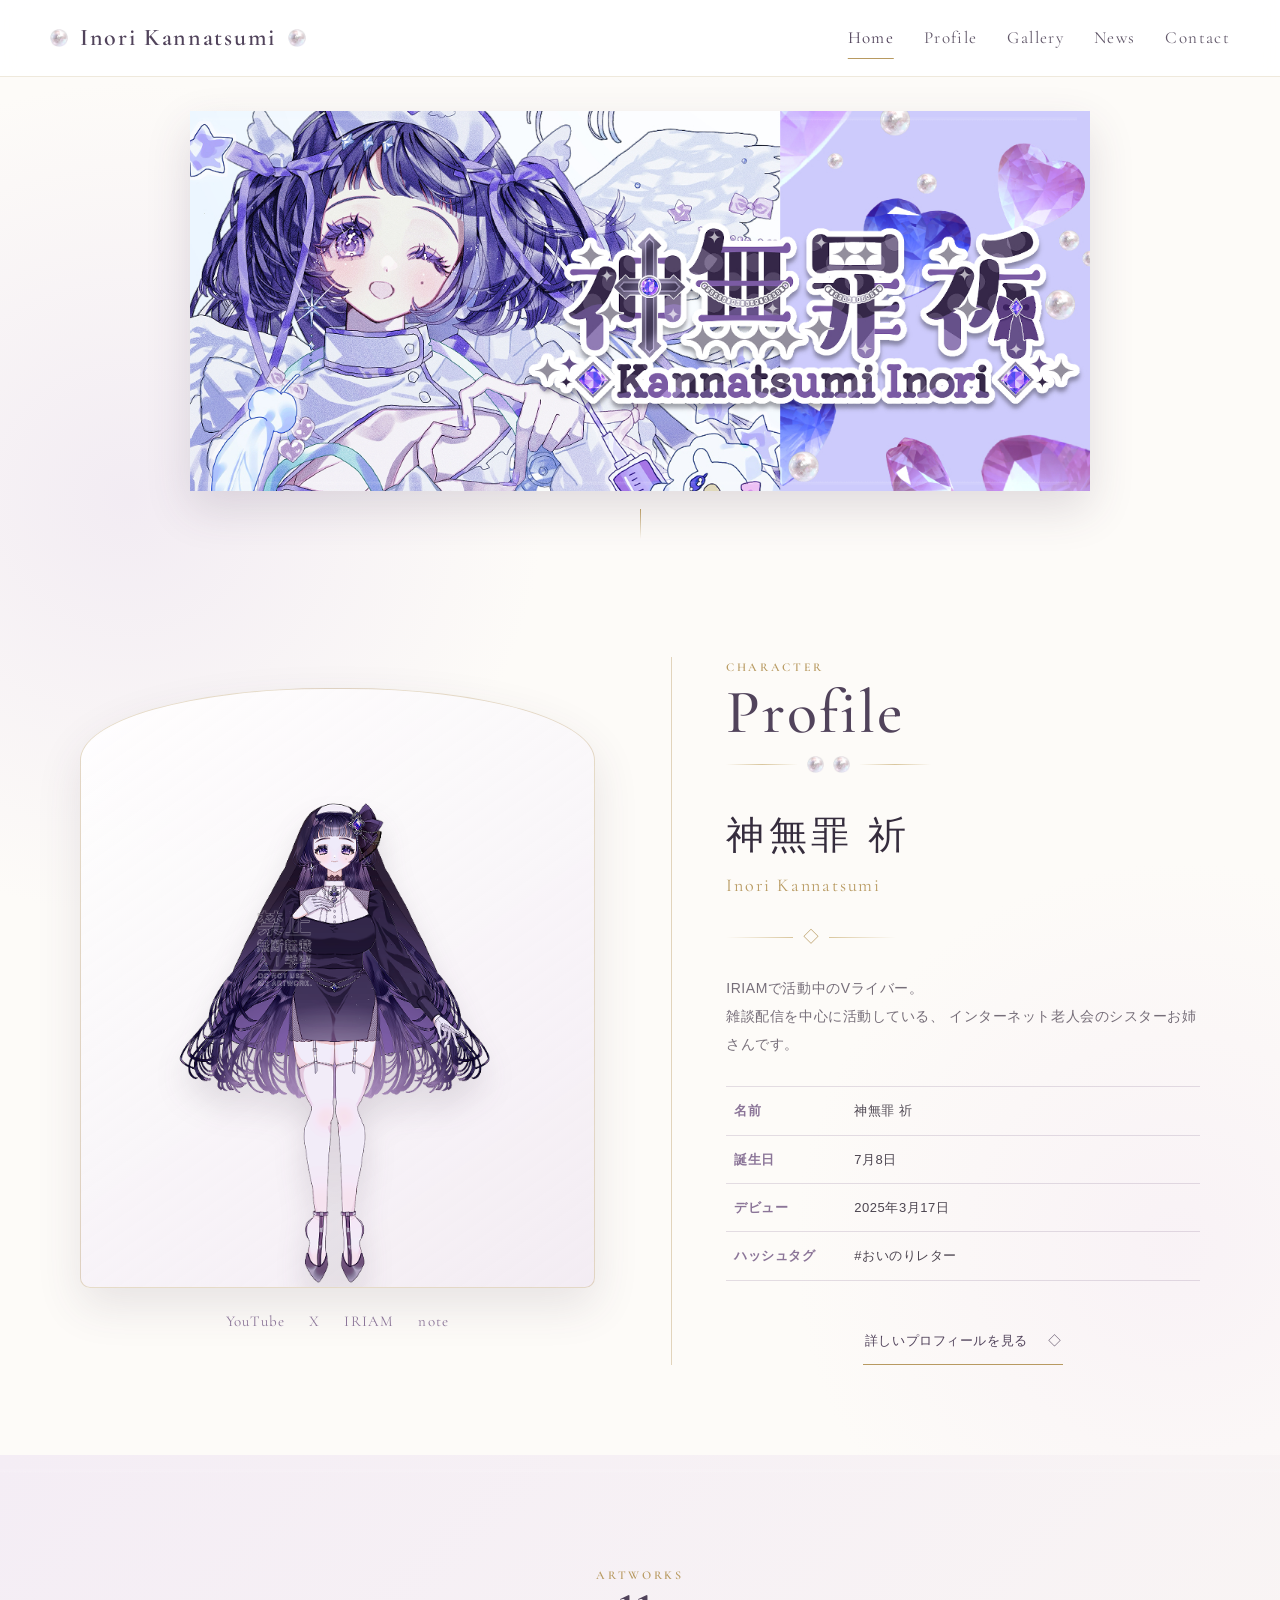
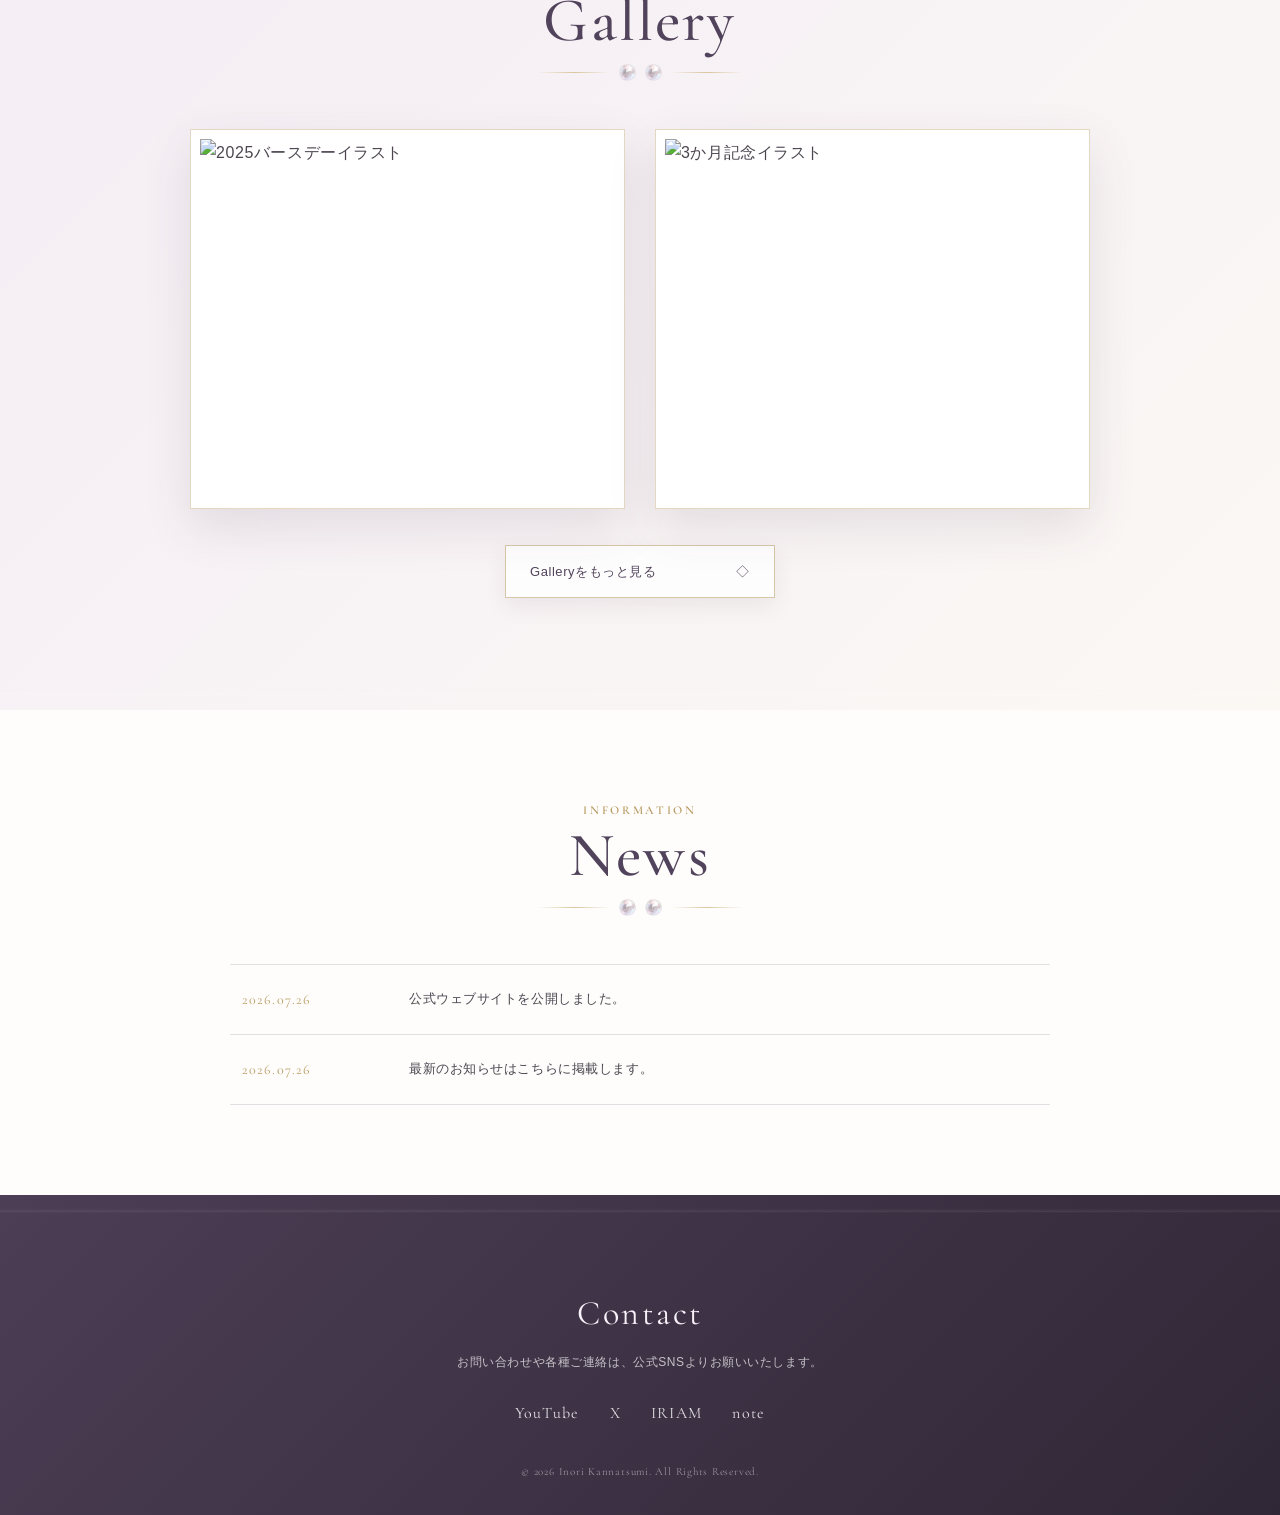
==== commit 29c9b056: "更新" ====
--- a/index.html
+++ b/index.html
@@ -1,523 +1,402 @@
-<!DOCTYPE html>
-<html lang="ja">
-
-<head>
-    <meta charset="UTF-8">
-
-    <meta
-        name="viewport"
-        content="width=device-width, initial-scale=1.0"
-    >
-
-    <meta
-        name="description"
-        content="IRIAMで活動中のVライバー、神無罪祈（Inori Kannatsumi）の公式ウェブサイトです。"
-    >
-
-    <title>Inori Kannatsumi Official Website</title>
-
-    <link
-        rel="preconnect"
-        href="https://fonts.googleapis.com"
-    >
-
-    <link
-        rel="preconnect"
-        href="https://fonts.gstatic.com"
-        crossorigin
-    >
-
-    <link
-        href="https://fonts.googleapis.com/css2?family=Cormorant+Garamond:wght@400;500;600&display=swap"
-        rel="stylesheet"
-    >
-
-    <link
-        rel="stylesheet"
-        href="css/style.css"
-    >
-
-    <link
-        rel="icon"
-        type="image/png"
-        href="images/favicon.png"
-    >
-</head>
-
-<body>
-
-    <!-- Header -->
-
-    <header class="site-header">
-
-        <div class="header-inner">
-
-            <a
-                class="site-logo"
-                href="index.html"
-            >
-                <span class="logo-pearl"></span>
-
-                <span>
-                    Inori Kannatsumi
-                </span>
-
-                <span class="logo-pearl"></span>
-            </a>
-
-            <button
-                class="menu-button"
-                type="button"
-                aria-label="メニューを開く"
-                aria-expanded="false"
-                aria-controls="global-nav"
-            >
-                <span></span>
-                <span></span>
-                <span></span>
-            </button>
-
-            <nav
-                id="global-nav"
-                class="global-nav"
-            >
-                <a href="#home">
-                    Home
-                </a>
-
-                <a href="#profile">
-                    Profile
-                </a>
-
-                <a href="gallery.html">
-                    Gallery
-                </a>
-
-                <a href="#news">
-                    News
-                </a>
-
-                <a href="#contact">
-                    Contact
-                </a>
-            </nav>
-
-        </div>
-
-    </header>
-
-
-    <main>
-
-        <!-- Home -->
-
-        <section
-            id="home"
-            class="hero"
-        >
-
-            <div class="hero-inner">
-
-                <div class="hero-lace hero-lace-top">
-                    <span></span>
-                </div>
-
-                <img
-                    class="hero-image"
-                    src="images/banner.jpg"
-                    alt="神無罪祈 Inori Kannatsumi メインビジュアル"
-                >
-
-                <div class="hero-lace hero-lace-bottom">
-                    <span></span>
-                </div>
-
-            </div>
-
-            <a
-                class="scroll-button"
-                href="#profile"
-                aria-label="プロフィールへ移動"
-            >
-                <span></span>
-            </a>
-
-        </section>
-
-
-        <!-- Profile -->
-
-        <section
-            id="profile"
-            class="content-section profile-section"
-        >
-
-            <div class="section-inner">
-
-                <div class="profile-layout">
-
-                    <div class="profile-left">
-
-                        <div class="profile-visual">
-
-                            <img
-                                src="images/profile.png"
-                                alt="神無罪祈の全身立ち絵"
-                            >
-
-                        </div>
-
-                        <nav
-                            class="profile-text-links"
-                            aria-label="公式リンク"
-                        >
-                            <a
-                                href="https://www.youtube.com/@nullxvoidxx"
-                                target="_blank"
-                                rel="noopener noreferrer"
-                            >
-                                YouTube
-                            </a>
-
-                            <span aria-hidden="true">◇</span>
-
-                            <a
-                                href="https://x.com/nullxvoidxx"
-                                target="_blank"
-                                rel="noopener noreferrer"
-                            >
-                                X
-                            </a>
-
-                            <span aria-hidden="true">◇</span>
-
-                            <a
-                                href="https://web.iriam.app/s/user/3M1T134PWo?uuid=e7f61f56"
-                                target="_blank"
-                                rel="noopener noreferrer"
-                            >
-                                IRIAM
-                            </a>
-
-                            <span aria-hidden="true">◇</span>
-
-                            <a
-                                href="https://note.com/nullxvoidxx"
-                                target="_blank"
-                                rel="noopener noreferrer"
-                            >
-                                note
-                            </a>
-                        </nav>
-
-                    </div>
-
-
-                    <div class="profile-content">
-
-                        <div class="section-heading profile-heading">
-
-                            <p class="section-label">
-                                ABOUT ME
-                            </p>
-
-                            <h2>
-                                Profile
-                            </h2>
-
-                            <div class="heading-decoration">
-
-                                <span class="heading-line"></span>
-                                <span class="heading-pearl"></span>
-                                <span class="heading-ribbon">♢</span>
-                                <span class="heading-pearl"></span>
-                                <span class="heading-line"></span>
-
-                            </div>
-
-                        </div>
-
-                        <p class="profile-small-title">
-                            VIRTUAL LIVER
-                        </p>
-
-                        <h3>
-                            神無罪 祈
-                        </h3>
-
-                        <p class="profile-english-name">
-                            Inori Kannatsumi
-                        </p>
-
-                        <div class="profile-divider">
-                            <span></span>
-                            <b>✦</b>
-                            <span></span>
-                        </div>
-
-                        <p class="profile-description">
-                            IRIAMで活動中のVライバー。<br>
-                            雑談配信をメインに活動しています。
-                        </p>
-
-                        <dl class="profile-list">
-
-                            <div>
-                                <dt>名前</dt>
-                                <dd>神無罪 祈</dd>
-                            </div>
-
-                            <div>
-                                <dt>英語表記</dt>
-                                <dd>Inori Kannatsumi</dd>
-                            </div>
-
-                            <div>
-                                <dt>誕生日</dt>
-                                <dd>7/8</dd>
-                            </div>
-
-                            <div>
-                                <dt>デビュー</dt>
-                                <dd>2025/3/17</dt>
-                            </div>
-
-                            <div>
-                                <dt>ハッシュタグ</dt>
-                                <dd>#おいのりレター</dd>
-                            </div>
-
-                        </dl>
-
-                    </div>
-
-                </div>
-
-            </div>
-
-        </section>
-
-
-        <!-- Gallery Preview -->
-
-        <section
-            id="gallery"
-            class="gallery-preview-section"
-        >
-
-            <div class="lace-border"></div>
-
-            <div class="section-inner gallery-preview-inner">
-
-                <div class="section-heading">
-
-                    <p class="section-label">
-                        ARTWORKS
-                    </p>
-
-                    <h2>
-                        Gallery
-                    </h2>
-
-                    <div class="heading-decoration">
-
-                        <span class="heading-line"></span>
-                        <span class="heading-pearl"></span>
-                        <span class="heading-ribbon">♢</span>
-                        <span class="heading-pearl"></span>
-                        <span class="heading-line"></span>
-
-                    </div>
-
-                </div>
-
-
-                <div class="gallery-preview-grid">
-
-                    <a
-                        class="gallery-card"
-                        href="gallery.html"
-                    >
-                        <img
-                            src="images/gallery/gallery001.png"
-                            alt="神無罪祈 ギャラリー画像1"
-                            loading="lazy"
-                        >
-
-                        <span class="gallery-card-text">
-                            View Gallery
-                        </span>
-                    </a>
-
-
-                    <a
-                        class="gallery-card"
-                        href="gallery.html"
-                    >
-                        <img
-                            src="images/gallery/gallery002.png"
-                            alt="神無罪祈 ギャラリー画像2"
-                            loading="lazy"
-                        >
-
-                        <span class="gallery-card-text">
-                            View Gallery
-                        </span>
-                    </a>
-
-                </div>
-
-
-                <div class="section-button-area">
-
-                    <a
-                        class="more-button"
-                        href="gallery.html"
-                    >
-                        Galleryをもっと見る
-                        <span>→</span>
-                    </a>
-
-                </div>
-
-            </div>
-
-            <div class="lace-border lace-border-bottom"></div>
-
-        </section>
-
-
-        <!-- News -->
-
-        <section
-            id="news"
-            class="content-section news-section"
-        >
-
-            <div class="section-inner">
-
-                <div class="section-heading">
-
-                    <p class="section-label">
-                        INFORMATION
-                    </p>
-
-                    <h2>
-                        News
-                    </h2>
-
-                    <div class="heading-decoration">
-
-                        <span class="heading-line"></span>
-                        <span class="heading-pearl"></span>
-                        <span class="heading-ribbon">♢</span>
-                        <span class="heading-pearl"></span>
-                        <span class="heading-line"></span>
-
-                    </div>
-
-                </div>
-
-                <div class="news-list">
-
-                    <article class="news-item">
-
-                        <time datetime="2026-07-26">
-                            2026.07.26
-                        </time>
-
-                        <p>
-                            公式ウェブサイトを公開しました。
-                        </p>
-
-                    </article>
-
-                    <article class="news-item">
-
-                        <time datetime="2026-07-26">
-                            2026.07.26
-                        </time>
-
-                        <p>
-                            最新のお知らせはこちらに掲載します。
-                        </p>
-
-                    </article>
-
-                </div>
-
-            </div>
-
-        </section>
-
-    </main>
-
-
-    <!-- Footer -->
-
-    <footer
-        id="contact"
-        class="site-footer"
-    >
-
-        <div class="footer-lace"></div>
-
-        <div class="footer-inner">
-
-            <p class="footer-title">
-                Contact
-            </p>
-
-            <p class="footer-message">
-                お問い合わせや各種ご連絡は、公式SNSよりお願いいたします。
-            </p>
-
-            <div class="footer-links">
-
-                <a
-                    href="https://www.youtube.com/@nullxvoidxx"
-                    target="_blank"
-                    rel="noopener noreferrer"
-                >
-                    YouTube
-                </a>
-
-                <a
-                    href="https://x.com/nullxvoidxx"
-                    target="_blank"
-                    rel="noopener noreferrer"
-                >
-                    X
-                </a>
-
-                <a
-                    href="https://web.iriam.app/s/user/3M1T134PWo?uuid=e7f61f56"
-                    target="_blank"
-                    rel="noopener noreferrer"
-                >
-                    IRIAM
-                </a>
-
-                <a
-                    href="https://note.com/nullxvoidxx"
-                    target="_blank"
-                    rel="noopener noreferrer"
-                >
-                    note
-                </a>
-
-            </div>
-
-            <p class="copyright">
-                &copy; 2026 Inori Kannatsumi. All Rights Reserved.
-            </p>
-
-        </div>
-
-    </footer>
-
-    <script src="js/script.js"></script>
-
-</body>
-
+<!DOCTYPE html>
+<html lang="ja">
+<head>
+    <meta charset="UTF-8">
+    <meta name="viewport" content="width=device-width, initial-scale=1.0">
+    <meta
+        name="description"
+        content="IRIAMで活動中のVライバー、神無罪祈（Inori Kannatsumi）の公式ウェブサイトです。"
+    >
+    <title>Inori Kannatsumi Official Website</title>
+
+    <link rel="preconnect" href="https://fonts.googleapis.com">
+    <link rel="preconnect" href="https://fonts.gstatic.com" crossorigin>
+    <link
+        href="https://fonts.googleapis.com/css2?family=Cormorant+Garamond:wght@400;500;600&display=swap"
+        rel="stylesheet"
+    >
+
+    <link rel="stylesheet" href="css/style.css">
+    <link rel="icon" type="image/png" href="images/favicon.png">
+</head>
+
+<body>
+
+<header class="site-header">
+    <div class="header-inner">
+
+        <a class="site-logo" href="index.html" aria-label="トップページへ">
+            <span class="logo-pearl" aria-hidden="true"></span>
+            <span>Inori Kannatsumi</span>
+            <span class="logo-pearl" aria-hidden="true"></span>
+        </a>
+
+        <button
+            class="menu-button"
+            type="button"
+            aria-label="メニューを開く"
+            aria-expanded="false"
+            aria-controls="global-nav"
+        >
+            <span></span>
+            <span></span>
+            <span></span>
+        </button>
+
+        <nav id="global-nav" class="global-nav" aria-label="メインメニュー">
+            <a href="#home" class="current">Home</a>
+            <a href="profile.html">Profile</a>
+            <a href="gallery.html">Gallery</a>
+            <a href="#news">News</a>
+            <a href="#contact">Contact</a>
+        </nav>
+
+    </div>
+</header>
+
+<main>
+
+    <section id="home" class="hero">
+
+        <div class="hero-inner">
+
+            <div
+                class="hero-lace hero-lace-top"
+                aria-hidden="true"
+            ></div>
+
+            <img
+                class="hero-image"
+                src="images/banner.jpg"
+                alt="神無罪祈 Inori Kannatsumi メインビジュアル"
+            >
+
+            <div
+                class="hero-lace hero-lace-bottom"
+                aria-hidden="true"
+            ></div>
+
+        </div>
+
+        <a
+            class="scroll-button"
+            href="#profile"
+            aria-label="プロフィールへ移動"
+        >
+            <span></span>
+        </a>
+
+    </section>
+
+    <section id="profile" class="content-section profile-section">
+
+        <div class="section-inner">
+
+            <div class="profile-layout">
+
+                <div class="profile-left">
+
+                    <div class="profile-visual">
+                        <img
+                            src="images/profile.png"
+                            alt="神無罪祈の全身立ち絵"
+                        >
+                    </div>
+
+                    <nav
+                        class="profile-text-links"
+                        aria-label="公式リンク"
+                    >
+                        <a
+                            href="https://www.youtube.com/@nullxvoidxx"
+                            target="_blank"
+                            rel="noopener noreferrer"
+                        >
+                            YouTube
+                        </a>
+
+                        <a
+                            href="https://x.com/nullxvoidxx"
+                            target="_blank"
+                            rel="noopener noreferrer"
+                        >
+                            X
+                        </a>
+
+                        <a
+                            href="https://web.iriam.app/s/user/3M1T134PWo?uuid=e7f61f56"
+                            target="_blank"
+                            rel="noopener noreferrer"
+                        >
+                            IRIAM
+                        </a>
+
+                        <a
+                            href="https://note.com/nullxvoidxx"
+                            target="_blank"
+                            rel="noopener noreferrer"
+                        >
+                            note
+                        </a>
+                    </nav>
+
+                </div>
+
+                <div class="profile-content">
+
+                    <div class="section-heading profile-heading">
+
+                        <p class="section-label">CHARACTER</p>
+
+                        <h2>Profile</h2>
+
+                        <div
+                            class="heading-decoration"
+                            aria-hidden="true"
+                        >
+                            <span class="heading-line"></span>
+                            <span class="heading-pearl"></span>
+                            <span class="heading-ribbon">◇</span>
+                            <span class="heading-pearl"></span>
+                            <span class="heading-line"></span>
+                        </div>
+
+                    </div>
+
+                    <h3 class="profile-name">神無罪 祈</h3>
+
+                    <p class="profile-english-name">
+                        Inori Kannatsumi
+                    </p>
+
+                    <div
+                        class="profile-divider"
+                        aria-hidden="true"
+                    >
+                        <span></span>
+                        <b>◇</b>
+                        <span></span>
+                    </div>
+
+                    <p class="profile-description">
+                        IRIAMで活動中のVライバー。<br>
+                        雑談配信を中心に活動している、
+                        インターネット老人会のシスターお姉さんです。
+                    </p>
+
+                    <dl class="profile-list">
+                        <div>
+                            <dt>名前</dt>
+                            <dd>神無罪 祈</dd>
+                        </div>
+
+                        <div>
+                            <dt>誕生日</dt>
+                            <dd>7月8日</dd>
+                        </div>
+
+                        <div>
+                            <dt>デビュー</dt>
+                            <dd>2025年3月17日</dd>
+                        </div>
+
+                        <div>
+                            <dt>ハッシュタグ</dt>
+                            <dd>#おいのりレター</dd>
+                        </div>
+                    </dl>
+
+                    <div class="profile-detail-link-area">
+                        <a
+                            class="profile-detail-link"
+                            href="profile.html"
+                        >
+                            <span>詳しいプロフィールを見る</span>
+                            <span aria-hidden="true">◇</span>
+                        </a>
+                    </div>
+
+                </div>
+
+            </div>
+
+        </div>
+
+    </section>
+
+    <section id="gallery" class="gallery-preview-section">
+
+        <div
+            class="lace-border"
+            aria-hidden="true"
+        ></div>
+
+        <div class="section-inner gallery-preview-inner">
+
+            <div class="section-heading">
+
+                <p class="section-label">ARTWORKS</p>
+
+                <h2>Gallery</h2>
+
+                <div
+                    class="heading-decoration"
+                    aria-hidden="true"
+                >
+                    <span class="heading-line"></span>
+                    <span class="heading-pearl"></span>
+                    <span class="heading-ribbon">◇</span>
+                    <span class="heading-pearl"></span>
+                    <span class="heading-line"></span>
+                </div>
+
+            </div>
+
+            <div class="gallery-preview-grid">
+
+               <div class="gallery-card">
+                    <img
+                        src="images/gallery/gallery001.png"
+                        alt="2025バースデーイラスト"
+                        loading="lazy"
+                    >
+
+                </div>
+
+                <div class="gallery-card">
+                    <img
+                        src="images/gallery/gallery002.png"
+                        alt="3か月記念イラスト"
+                        loading="lazy"
+                    >
+
+                </div>
+
+            </div>
+
+            <div class="section-button-area">
+                <a class="more-button" href="gallery.html">
+                    <span>Galleryをもっと見る</span>
+                    <span aria-hidden="true">◇</span>
+                </a>
+            </div>
+
+        </div>
+
+        <div
+            class="lace-border lace-border-bottom"
+            aria-hidden="true"
+        ></div>
+
+    </section>
+
+    <section id="news" class="content-section news-section">
+
+        <div class="section-inner">
+
+            <div class="section-heading">
+
+                <p class="section-label">INFORMATION</p>
+
+                <h2>News</h2>
+
+                <div
+                    class="heading-decoration"
+                    aria-hidden="true"
+                >
+                    <span class="heading-line"></span>
+                    <span class="heading-pearl"></span>
+                    <span class="heading-ribbon">◇</span>
+                    <span class="heading-pearl"></span>
+                    <span class="heading-line"></span>
+                </div>
+
+            </div>
+
+            <div class="news-list">
+
+                <article class="news-item">
+                    <time datetime="2026-07-26">
+                        2026.07.26
+                    </time>
+                    <p>公式ウェブサイトを公開しました。</p>
+                </article>
+
+                <article class="news-item">
+                    <time datetime="2026-07-26">
+                        2026.07.26
+                    </time>
+                    <p>最新のお知らせはこちらに掲載します。</p>
+                </article>
+
+            </div>
+
+        </div>
+
+    </section>
+
+</main>
+
+<footer id="contact" class="site-footer">
+
+    <div
+        class="footer-lace"
+        aria-hidden="true"
+    ></div>
+
+    <div class="footer-inner">
+
+        <p class="footer-title">Contact</p>
+
+        <p class="footer-message">
+            お問い合わせや各種ご連絡は、公式SNSよりお願いいたします。
+        </p>
+
+        <div class="footer-links">
+
+            <a
+                href="https://www.youtube.com/@nullxvoidxx"
+                target="_blank"
+                rel="noopener noreferrer"
+            >
+                YouTube
+            </a>
+
+            <a
+                href="https://x.com/nullxvoidxx"
+                target="_blank"
+                rel="noopener noreferrer"
+            >
+                X
+            </a>
+
+            <a
+                href="https://web.iriam.app/s/user/3M1T134PWo?uuid=e7f61f56"
+                target="_blank"
+                rel="noopener noreferrer"
+            >
+                IRIAM
+            </a>
+
+            <a
+                href="https://note.com/nullxvoidxx"
+                target="_blank"
+                rel="noopener noreferrer"
+            >
+                note
+            </a>
+
+        </div>
+
+        <p class="copyright">
+            &copy; 2026 Inori Kannatsumi. All Rights Reserved.
+        </p>
+
+    </div>
+
+</footer>
+
+<script src="js/script.js"></script>
+
+</body>
 </html>
--- a/css/style.css
+++ b/css/style.css
@@ -1,1191 +1,519 @@
-:root{
-    --purple:#76658f;
-    --dark-purple:#514360;
-    --light-purple:#eee9f3;
-    --gold:#b79b63;
-    --light-gold:#e3d2a8;
-    --white:#ffffff;
-    --ivory:#fffdf9;
-    --background:#fbf9f7;
-    --text:#423d45;
-    --sub-text:#746e78;
-    --border:#e8dfd2;
-    --shadow:0 14px 38px rgba(82,67,96,.10);
-}
-
-*{
-    margin:0;
-    padding:0;
-    box-sizing:border-box;
-}
-
-html{
-    scroll-behavior:smooth;
-    scroll-padding-top:85px;
-}
-
-body{
-    min-width:320px;
-    color:var(--text);
-    background:
-        radial-gradient(
-            circle at 15% 15%,
-            rgba(238,233,243,.58),
-            transparent 25%
-        ),
-        radial-gradient(
-            circle at 90% 35%,
-            rgba(227,210,168,.16),
-            transparent 20%
-        ),
-        var(--background);
-    font-family:
-        "Yu Gothic",
-        "YuGothic",
-        "Hiragino Kaku Gothic ProN",
-        "Hiragino Sans",
-        sans-serif;
-    line-height:1.8;
-}
-
-body.modal-open{
-    overflow:hidden;
-}
-
-img{
-    max-width:100%;
-}
-
-a{
-    color:inherit;
-}
-
-button{
-    font:inherit;
-}
-
-
-/* Header */
-
-.site-header{
-    position:sticky;
-    top:0;
-    z-index:1000;
-    background:rgba(255,255,255,.95);
-    border-bottom:1px solid var(--border);
-    backdrop-filter:blur(14px);
-}
-
-.site-header::after{
-    content:"";
-    position:absolute;
-    right:0;
-    bottom:-7px;
-    left:0;
-    height:7px;
-    background:
-        radial-gradient(
-            circle at 7px 0,
-            transparent 6px,
-            rgba(183,155,99,.22) 6.5px,
-            rgba(183,155,99,.22) 7px,
-            transparent 7.5px
-        );
-    background-size:14px 7px;
-}
-
-.header-inner{
-    width:min(1180px,92%);
-    min-height:76px;
-    margin:0 auto;
-    display:flex;
-    align-items:center;
-    justify-content:space-between;
-}
-
-.site-logo{
-    display:inline-flex;
-    align-items:center;
-    gap:11px;
-    color:var(--dark-purple);
-    font-family:"Cormorant Garamond",serif;
-    font-size:28px;
-    font-weight:600;
-    letter-spacing:.04em;
-    text-decoration:none;
-}
-
-.logo-pearl{
-    width:9px;
-    height:9px;
-    display:inline-block;
-    border:1px solid rgba(183,155,99,.7);
-    border-radius:50%;
-    background:
-        radial-gradient(
-            circle at 32% 30%,
-            #ffffff 0 18%,
-            #f7f0df 42%,
-            #d0b981 100%
-        );
-}
-
-.global-nav{
-    display:flex;
-    align-items:center;
-    gap:34px;
-}
-
-.global-nav a{
-    position:relative;
-    padding:25px 0 21px;
-    color:#504a54;
-    font-family:"Cormorant Garamond",serif;
-    font-size:17px;
-    font-weight:600;
-    letter-spacing:.05em;
-    text-decoration:none;
-}
-
-.global-nav a::before{
-    content:"";
-    position:absolute;
-    bottom:15px;
-    left:50%;
-    width:5px;
-    height:5px;
-    border-radius:50%;
-    background:var(--gold);
-    opacity:0;
-    transform:translateX(-50%) scale(0);
-    transition:.3s;
-}
-
-.global-nav a:hover,
-.global-nav a.current{
-    color:var(--purple);
-}
-
-.global-nav a:hover::before,
-.global-nav a.current::before{
-    opacity:1;
-    transform:translateX(-50%) scale(1);
-}
-
-.menu-button{
-    display:none;
-}
-
-
-/* Hero */
-
-.hero{
-    position:relative;
-    padding:44px 0 90px;
-}
-
-.hero-inner{
-    position:relative;
-    width:min(980px,92%);
-    margin:0 auto;
-    padding:18px 16px;
-    background:rgba(255,255,255,.78);
-    border:1px solid rgba(183,155,99,.38);
-    border-radius:12px;
-    box-shadow:var(--shadow);
-}
-
-.hero-inner::before{
-    content:"";
-    position:absolute;
-    inset:7px;
-    border:1px solid rgba(118,101,143,.14);
-    border-radius:8px;
-    pointer-events:none;
-}
-
-.hero-image{
-    position:relative;
-    z-index:1;
-    width:100%;
-    display:block;
-    border-radius:5px;
-}
-
-.hero-lace{
-    position:absolute;
-    right:20px;
-    left:20px;
-    z-index:3;
-    height:28px;
-    overflow:hidden;
-    pointer-events:none;
-}
-
-.hero-lace::before{
-    content:"";
-    position:absolute;
-    right:0;
-    left:0;
-    top:0;
-    height:14px;
-    border-top:1px solid rgba(183,155,99,.5);
-    background:
-        radial-gradient(
-            circle at 10px 14px,
-            transparent 0 7px,
-            rgba(255,253,249,.98) 7.5px 11px,
-            rgba(183,155,99,.38) 11.5px 12.5px,
-            transparent 13px
-        );
-    background-size:20px 20px;
-}
-
-.hero-lace::after{
-    content:"";
-    position:absolute;
-    right:7px;
-    left:7px;
-    top:8px;
-    height:17px;
-    background:
-        radial-gradient(
-            circle at 8px 0,
-            transparent 0 5px,
-            rgba(118,101,143,.16) 5.5px 6px,
-            transparent 6.5px
-        );
-    background-size:16px 17px;
-}
-
-.hero-lace span{
-    position:absolute;
-    top:1px;
-    left:50%;
-    z-index:2;
-    width:14px;
-    height:14px;
-    border:1px solid rgba(183,155,99,.55);
-    border-radius:50%;
-    background:#fffaf0;
-    transform:translateX(-50%);
-}
-
-.hero-lace-top{
-    top:-15px;
-}
-
-.hero-lace-bottom{
-    bottom:-15px;
-    transform:rotate(180deg);
-}
-
-.scroll-button{
-    position:absolute;
-    bottom:28px;
-    left:50%;
-    width:45px;
-    height:45px;
-    display:flex;
-    align-items:center;
-    justify-content:center;
-    background:var(--white);
-    border:1px solid rgba(183,155,99,.55);
-    border-radius:50%;
-    box-shadow:0 7px 18px rgba(81,67,96,.15);
-    transform:translateX(-50%);
-}
-
-.scroll-button span{
-    width:10px;
-    height:10px;
-    border-right:2px solid var(--purple);
-    border-bottom:2px solid var(--purple);
-    transform:translateY(-3px) rotate(45deg);
-}
-
-
-/* Common */
-
-.content-section{
-    padding:78px 0;
-}
-
-.section-inner{
-    width:min(1120px,90%);
-    margin:0 auto;
-}
-
-.section-heading{
-    margin-bottom:50px;
-    text-align:center;
-}
-
-.section-label{
-    margin-bottom:2px;
-    color:var(--gold);
-    font-family:"Cormorant Garamond",serif;
-    font-size:12px;
-    font-weight:600;
-    letter-spacing:.24em;
-}
-
-.section-heading h1,
-.section-heading h2{
-    color:#392f40;
-    font-family:"Cormorant Garamond",serif;
-    font-size:45px;
-    font-weight:500;
-    letter-spacing:.05em;
-    line-height:1.2;
-}
-
-.heading-decoration{
-    width:min(300px,78%);
-    margin:14px auto 0;
-    display:flex;
-    align-items:center;
-    justify-content:center;
-    gap:9px;
-}
-
-.heading-line{
-    width:100%;
-    height:1px;
-    background:linear-gradient(to right,transparent,var(--gold));
-}
-
-.heading-line:last-child{
-    background:linear-gradient(to left,transparent,var(--gold));
-}
-
-.heading-pearl{
-    flex:0 0 auto;
-    width:7px;
-    height:7px;
-    border-radius:50%;
-    background:#f4e9cf;
-    border:1px solid rgba(183,155,99,.5);
-}
-
-.heading-ribbon{
-    flex:0 0 auto;
-    color:var(--purple);
-}
-
-
-/* Profile */
-
-.profile-section{
-    padding:80px 0 95px;
-}
-
-.profile-layout{
-    display:grid;
-    grid-template-columns:minmax(330px,500px) minmax(340px,1fr);
-    gap:75px;
-    align-items:center;
-}
-
-.profile-visual{
-    min-height:670px;
-    display:flex;
-    align-items:flex-end;
-    justify-content:center;
-}
-
-.profile-visual img{
-    width:auto;
-    max-width:100%;
-    max-height:690px;
-    display:block;
-    object-fit:contain;
-    filter:drop-shadow(0 19px 17px rgba(66,52,79,.15));
-}
-
-.profile-text-links{
-    display:flex;
-    align-items:center;
-    justify-content:center;
-    flex-wrap:wrap;
-    gap:13px;
-    margin-top:25px;
-    padding:12px 0;
-    border-top:1px solid rgba(183,155,99,.28);
-    border-bottom:1px solid rgba(183,155,99,.28);
-}
-
-.profile-text-links a{
-    color:var(--dark-purple);
-    font-family:"Cormorant Garamond",serif;
-    font-size:20px;
-    font-weight:600;
-    letter-spacing:.06em;
-    text-decoration:none;
-}
-
-.profile-text-links a:hover{
-    color:var(--gold);
-}
-
-.profile-text-links > span{
-    color:var(--gold);
-    font-size:9px;
-}
-
-.profile-content{
-    padding:15px 0 15px 48px;
-    border-left:1px solid rgba(183,155,99,.45);
-}
-
-.profile-heading{
-    margin-bottom:42px;
-    text-align:left;
-}
-
-.profile-heading .heading-decoration{
-    margin-left:0;
-}
-
-.profile-small-title{
-    color:var(--gold);
-    font-family:"Cormorant Garamond",serif;
-    font-size:12px;
-    font-weight:600;
-    letter-spacing:.22em;
-}
-
-.profile-content h3{
-    color:#372f3c;
-    font-family:"Yu Mincho","Hiragino Mincho ProN",serif;
-    font-size:37px;
-    font-weight:500;
-    letter-spacing:.1em;
-}
-
-.profile-english-name{
-    color:var(--purple);
-    font-family:"Cormorant Garamond",serif;
-    font-size:22px;
-    font-style:italic;
-    font-weight:600;
-}
-
-.profile-divider{
-    width:min(300px,85%);
-    margin:21px 0;
-    display:flex;
-    align-items:center;
-    gap:10px;
-}
-
-.profile-divider span{
-    width:100%;
-    height:1px;
-    background:linear-gradient(to right,var(--light-gold),transparent);
-}
-
-.profile-divider span:last-child{
-    background:linear-gradient(to left,var(--light-gold),transparent);
-}
-
-.profile-divider b{
-    color:var(--gold);
-}
-
-.profile-description{
-    color:var(--sub-text);
-    font-size:15px;
-}
-
-.profile-list{
-    margin-top:34px;
-    border-top:1px solid var(--border);
-}
-
-.profile-list > div{
-    display:grid;
-    grid-template-columns:125px 1fr;
-    border-bottom:1px solid var(--border);
-}
-
-.profile-list dt,
-.profile-list dd{
-    padding:13px;
-    font-size:13px;
-}
-
-.profile-list dt{
-    color:var(--purple);
-    font-weight:600;
-}
-
-.profile-list dd{
-    margin:0;
-    color:#5c5660;
-}
-
-
-/* Gallery Preview */
-
-.lace-border{
-    height:18px;
-    background:
-        radial-gradient(
-            circle at 9px 0,
-            transparent 8px,
-            rgba(183,155,99,.33) 8.5px,
-            rgba(183,155,99,.33) 9px,
-            transparent 9.5px
-        );
-    background-size:18px 18px;
-}
-
-.lace-border-bottom{
-    transform:rotate(180deg);
-}
-
-.gallery-preview-section{
-    background:rgba(255,253,249,.9);
-    border-top:1px solid var(--border);
-    border-bottom:1px solid var(--border);
-}
-
-.gallery-preview-inner{
-    padding-top:70px;
-    padding-bottom:75px;
-}
-
-.gallery-preview-grid{
-    display:grid;
-    grid-template-columns:repeat(2,minmax(0,1fr));
-    gap:27px;
-}
-
-.gallery-card{
-    position:relative;
-    overflow:hidden;
-    padding:9px;
-    background:var(--white);
-    border:1px solid rgba(183,155,99,.45);
-    border-radius:7px;
-    box-shadow:var(--shadow);
-    text-decoration:none;
-}
-
-.gallery-card img{
-    width:100%;
-    height:340px;
-    display:block;
-    object-fit:cover;
-    transition:.4s;
-}
-
-.gallery-card-text{
-    position:absolute;
-    left:50%;
-    bottom:25px;
-    padding:5px 20px;
-    color:var(--purple);
-    background:rgba(255,255,255,.92);
-    border:1px solid var(--gold);
-    border-radius:999px;
-    font-family:"Cormorant Garamond",serif;
-    font-size:16px;
-    opacity:0;
-    transform:translateX(-50%);
-    transition:.3s;
-}
-
-.gallery-card:hover img{
-    filter:brightness(.88);
-    transform:scale(1.03);
-}
-
-.gallery-card:hover .gallery-card-text{
-    opacity:1;
-}
-
-.section-button-area{
-    margin-top:42px;
-    text-align:center;
-}
-
-.more-button{
-    min-width:265px;
-    display:inline-flex;
-    align-items:center;
-    justify-content:center;
-    gap:14px;
-    padding:13px 28px;
-    color:var(--white);
-    background:var(--purple);
-    border:1px solid var(--purple);
-    border-radius:999px;
-    font-size:14px;
-    font-weight:600;
-    text-decoration:none;
-    transition:.3s;
-}
-
-.more-button:hover{
-    color:var(--purple);
-    background:var(--white);
-}
-
-
-/* Gallery Page */
-
-.gallery-page{
-    min-height:70vh;
-}
-
-.gallery-main-section{
-    padding:85px 0 105px;
-}
-
-.gallery-description{
-    margin-top:18px;
-    color:var(--sub-text);
-    font-size:14px;
-}
-
-.gallery-full-grid{
-    display:grid;
-    grid-template-columns:repeat(4,minmax(0,1fr));
-    gap:20px;
-}
-
-.gallery-full-item{
-    width:100%;
-    overflow:hidden;
-    padding:7px;
-    color:inherit;
-    background:var(--white);
-    border:1px solid rgba(183,155,99,.43);
-    border-radius:7px;
-    box-shadow:0 9px 25px rgba(79,62,91,.09);
-    cursor:pointer;
-    text-align:left;
-    transition:transform .3s,box-shadow .3s;
-}
-
-.gallery-full-item:hover{
-    transform:translateY(-4px);
-    box-shadow:0 15px 30px rgba(79,62,91,.14);
-}
-
-.gallery-full-item img{
-    width:100%;
-    height:240px;
-    display:block;
-    object-fit:cover;
-    border-radius:3px;
-}
-
-.gallery-item-information{
-    display:block;
-    padding:13px 7px 8px;
-    text-align:center;
-}
-
-.gallery-item-title{
-    display:block;
-    color:var(--dark-purple);
-    font-family:"Cormorant Garamond",serif;
-    font-size:19px;
-    font-weight:600;
-}
-
-.gallery-item-illustrator{
-    display:block;
-    margin-top:2px;
-    color:var(--sub-text);
-    font-size:11px;
-}
-
-
-/* Gallery Modal */
-
-.gallery-modal{
-    position:fixed;
-    inset:0;
-    z-index:2000;
-    display:flex;
-    align-items:center;
-    justify-content:center;
-    padding:25px;
-    opacity:0;
-    visibility:hidden;
-    transition:opacity .3s,visibility .3s;
-}
-
-.gallery-modal.open{
-    opacity:1;
-    visibility:visible;
-}
-
-.gallery-modal-background{
-    position:absolute;
-    inset:0;
-    background:rgba(39,30,47,.82);
-    backdrop-filter:blur(6px);
-}
-
-.gallery-modal-content{
-    position:relative;
-    z-index:1;
-    width:min(900px,100%);
-    max-height:90vh;
-    overflow:auto;
-    padding:16px;
-    background:var(--ivory);
-    border:1px solid rgba(227,210,168,.8);
-    border-radius:10px;
-    box-shadow:0 25px 70px rgba(0,0,0,.3);
-}
-
-.gallery-modal-content::before{
-    content:"";
-    position:absolute;
-    inset:7px;
-    border:1px solid rgba(118,101,143,.15);
-    border-radius:6px;
-    pointer-events:none;
-}
-
-.gallery-modal-close{
-    position:absolute;
-    top:22px;
-    right:22px;
-    z-index:3;
-    width:42px;
-    height:42px;
-    color:var(--dark-purple);
-    background:rgba(255,255,255,.94);
-    border:1px solid rgba(183,155,99,.55);
-    border-radius:50%;
-    font-family:"Cormorant Garamond",serif;
-    font-size:30px;
-    line-height:1;
-    cursor:pointer;
-}
-
-.gallery-modal-image-area{
-    position:relative;
-    z-index:1;
-    display:flex;
-    justify-content:center;
-    background:#f3eef5;
-}
-
-.gallery-modal-image-area img{
-    width:auto;
-    max-width:100%;
-    max-height:68vh;
-    display:block;
-    object-fit:contain;
-}
-
-.gallery-modal-information{
-    position:relative;
-    z-index:1;
-    padding:24px 15px 15px;
-    text-align:center;
-}
-
-.gallery-modal-title{
-    color:var(--dark-purple);
-    font-family:"Cormorant Garamond",serif;
-    font-size:28px;
-    font-weight:600;
-}
-
-.gallery-modal-illustrator{
-    margin-top:5px;
-    color:var(--sub-text);
-    font-size:14px;
-}
-
-.gallery-modal-illustrator span{
-    margin-right:9px;
-    color:var(--gold);
-    font-family:"Cormorant Garamond",serif;
-    font-size:17px;
-    font-weight:600;
-    letter-spacing:.06em;
-}
-
-.gallery-modal-illustrator b{
-    font-weight:500;
-}
-
-
-/* News */
-
-.news-section{
-    padding-bottom:105px;
-}
-
-.news-list{
-    max-width:850px;
-    margin:0 auto;
-    padding:8px 30px;
-    border-left:1px solid rgba(183,155,99,.35);
-    border-right:1px solid rgba(183,155,99,.35);
-}
-
-.news-item{
-    display:grid;
-    grid-template-columns:155px 1fr;
-    gap:25px;
-    padding:20px 14px;
-    border-bottom:1px solid var(--border);
-}
-
-.news-item:last-child{
-    border-bottom:0;
-}
-
-.news-item time{
-    color:var(--purple);
-    font-family:"Cormorant Garamond",serif;
-    font-size:16px;
-    font-weight:600;
-}
-
-.news-item p{
-    color:#5c5660;
-    font-size:14px;
-}
-
-
-/* Footer */
-
-.site-footer{
-    position:relative;
-    padding:58px 20px 27px;
-    color:var(--white);
-    background:var(--purple);
-    text-align:center;
-}
-
-.footer-lace{
-    position:absolute;
-    top:0;
-    right:0;
-    left:0;
-    height:18px;
-    background:
-        radial-gradient(
-            circle at 9px 0,
-            var(--background) 0 8px,
-            rgba(255,255,255,.45) 8.5px,
-            transparent 9px
-        );
-    background-size:18px 18px;
-}
-
-.footer-title{
-    font-family:"Cormorant Garamond",serif;
-    font-size:31px;
-}
-
-.footer-message{
-    color:rgba(255,255,255,.78);
-    font-size:12px;
-}
-
-.footer-links{
-    display:flex;
-    justify-content:center;
-    flex-wrap:wrap;
-    gap:26px;
-    margin:20px 0 25px;
-}
-
-.footer-links a{
-    font-family:"Cormorant Garamond",serif;
-    font-size:18px;
-    font-weight:600;
-    letter-spacing:.05em;
-    text-decoration:none;
-}
-
-.footer-links a:hover{
-    opacity:.7;
-}
-
-.copyright{
-    color:rgba(255,255,255,.62);
-    font-family:"Cormorant Garamond",serif;
-    font-size:12px;
-}
-
-
-/* Tablet */
-
-@media(max-width:950px){
-
-    .profile-layout{
-        grid-template-columns:minmax(280px,400px) 1fr;
-        gap:40px;
-    }
-
-    .profile-content{
-        padding-left:34px;
-    }
-
-    .gallery-full-grid{
-        grid-template-columns:repeat(3,minmax(0,1fr));
-    }
-
-}
-
-
-/* Smartphone */
-
-@media(max-width:700px){
-
-    html{
-        scroll-padding-top:68px;
-    }
-
-    .header-inner{
-        min-height:66px;
-    }
-
-    .site-logo{
-        font-size:21px;
-    }
-
-    .site-logo .logo-pearl:last-child{
-        display:none;
-    }
-
-    .menu-button{
-        position:relative;
-        z-index:1002;
-        width:43px;
-        height:43px;
-        display:flex;
-        flex-direction:column;
-        align-items:center;
-        justify-content:center;
-        gap:5px;
-        background:transparent;
-        border:0;
-        cursor:pointer;
-    }
-
-    .menu-button span{
-        width:23px;
-        height:2px;
-        background:var(--purple);
-        transition:.3s;
-    }
-
-    .menu-button.active span:nth-child(1){
-        transform:translateY(7px) rotate(45deg);
-    }
-
-    .menu-button.active span:nth-child(2){
-        opacity:0;
-    }
-
-    .menu-button.active span:nth-child(3){
-        transform:translateY(-7px) rotate(-45deg);
-    }
-
-    .global-nav{
-        position:fixed;
-        top:66px;
-        right:0;
-        width:100%;
-        display:flex;
-        flex-direction:column;
-        gap:0;
-        padding:10px 24px 22px;
-        background:rgba(255,255,255,.98);
-        border-bottom:1px solid var(--border);
-        opacity:0;
-        visibility:hidden;
-        transform:translateY(-10px);
-        transition:.3s;
-    }
-
-    .global-nav.open{
-        opacity:1;
-        visibility:visible;
-        transform:translateY(0);
-    }
-
-    .global-nav a{
-        width:100%;
-        padding:13px 0;
-        border-bottom:1px solid var(--border);
-        text-align:center;
-    }
-
-    .global-nav a::before{
-        display:none;
-    }
-
-    .hero{
-        padding:30px 0 75px;
-    }
-
-    .hero-inner{
-        width:94%;
-        padding:12px 9px;
-    }
-
-    .content-section{
-        padding:60px 0;
-    }
-
-    .section-heading h1,
-    .section-heading h2{
-        font-size:38px;
-    }
-
-    .profile-layout{
-        grid-template-columns:1fr;
-        gap:42px;
-    }
-
-    .profile-visual{
-        min-height:520px;
-    }
-
-    .profile-visual img{
-        max-height:550px;
-    }
-
-    .profile-content{
-        padding:36px 0 0;
-        border-top:1px solid rgba(183,155,99,.42);
-        border-left:0;
-        text-align:center;
-    }
-
-    .profile-heading{
-        text-align:center;
-    }
-
-    .profile-heading .heading-decoration{
-        margin-right:auto;
-        margin-left:auto;
-    }
-
-    .profile-divider{
-        margin-right:auto;
-        margin-left:auto;
-    }
-
-    .profile-list{
-        text-align:left;
-    }
-
-    .gallery-preview-grid{
-        grid-template-columns:repeat(2,minmax(0,1fr));
-        gap:11px;
-    }
-
-    .gallery-card{
-        padding:5px;
-    }
-
-    .gallery-card img{
-        height:185px;
-    }
-
-    .gallery-card-text{
-        display:none;
-    }
-
-    .gallery-main-section{
-        padding:60px 0 80px;
-    }
-
-    .gallery-full-grid{
-        grid-template-columns:repeat(2,minmax(0,1fr));
-        gap:11px;
-    }
-
-    .gallery-full-item{
-        padding:5px;
-    }
-
-    .gallery-full-item img{
-        height:190px;
-    }
-
-    .gallery-item-title{
-        font-size:17px;
-    }
-
-    .gallery-item-illustrator{
-        font-size:10px;
-    }
-
-    .gallery-modal{
-        padding:12px;
-    }
-
-    .gallery-modal-content{
-        padding:10px;
-    }
-
-    .gallery-modal-close{
-        top:15px;
-        right:15px;
-        width:38px;
-        height:38px;
-    }
-
-    .news-item{
-        grid-template-columns:1fr;
-        gap:4px;
-    }
-
-}
-
-
-/* Small Smartphone */
-
-@media(max-width:430px){
-
-    .site-logo{
-        font-size:19px;
-    }
-
-    .profile-visual{
-        min-height:450px;
-    }
-
-    .profile-visual img{
-        max-height:480px;
-    }
-
-    .profile-list > div{
-        grid-template-columns:100px 1fr;
-    }
-
-    .gallery-card img{
-        height:150px;
-    }
-
-    .gallery-full-item img{
-        height:158px;
-    }
-
-    .gallery-item-illustrator{
-        display:none;
-    }
-
-    .more-button{
-        min-width:235px;
-    }
-
-}+/* =========================================
+   Inori Kannatsumi Official Website
+========================================= */
+:root {
+    --white: #fff;
+    --ivory: #fdfbf8;
+    --soft-ivory: #f7f2f6;
+    --purple: #8b7598;
+    --dark-purple: #51435b;
+    --deep-purple: #352c3d;
+    --lavender: #d9cadf;
+    --pale-lavender: #eee6f1;
+    --gold: #b89a61;
+    --light-gold: #d9c69d;
+    --text: #4c4550;
+    --sub-text: #766e79;
+    --border: rgba(139, 117, 152, 0.23);
+    --shadow: 0 18px 45px rgba(73, 55, 84, 0.12);
+}
+
+*, *::before, *::after { box-sizing: border-box; }
+html { scroll-behavior: smooth; }
+body {
+    margin: 0;
+    color: var(--text);
+    background:
+        radial-gradient(circle at 10% 16%, rgba(238,230,241,.72), transparent 26rem),
+        radial-gradient(circle at 92% 40%, rgba(247,239,245,.75), transparent 24rem),
+        var(--ivory);
+    font-family: "Yu Gothic", "Hiragino Kaku Gothic ProN", Meiryo, sans-serif;
+    line-height: 1.8;
+    letter-spacing: .035em;
+    overflow-x: hidden;
+}
+body.menu-open { overflow: hidden; }
+a { color: inherit; text-decoration: none; }
+img { max-width: 100%; }
+button { font: inherit; }
+
+.site-header {
+    position: sticky;
+    top: 0;
+    z-index: 1000;
+    background: rgba(255,255,255,.88);
+    border-bottom: 1px solid rgba(184,154,97,.22);
+    backdrop-filter: blur(14px);
+}
+.header-inner {
+    width: min(calc(100% - 48px), 1180px);
+    min-height: 76px;
+    margin: 0 auto;
+    display: flex;
+    align-items: center;
+    justify-content: space-between;
+    gap: 30px;
+}
+.site-logo {
+    display: inline-flex;
+    align-items: center;
+    gap: 12px;
+    color: var(--dark-purple);
+    font-family: "Cormorant Garamond", serif;
+    font-size: 24px;
+    font-weight: 600;
+    letter-spacing: .07em;
+    white-space: nowrap;
+}
+.logo-pearl, .heading-pearl {
+    width: 8px;
+    height: 8px;
+    border-radius: 50%;
+    background: radial-gradient(circle at 30% 25%, #fff 0 25%, #eadff0 43%, #ae94bb 100%);
+    box-shadow: 0 0 0 1px rgba(139,117,152,.2), 0 2px 5px rgba(74,56,84,.18);
+}
+.global-nav { display: flex; align-items: center; gap: 30px; }
+.global-nav a {
+    position: relative;
+    padding: 8px 0;
+    color: #62586a;
+    font-family: "Cormorant Garamond", serif;
+    font-size: 17px;
+    letter-spacing: .08em;
+    transition: color .2s ease;
+}
+.global-nav a::after {
+    content: "";
+    position: absolute;
+    left: 50%; bottom: 2px;
+    width: 0; height: 1px;
+    background: var(--gold);
+    transform: translateX(-50%);
+    transition: width .2s ease;
+}
+.global-nav a:hover, .global-nav a.current { color: var(--dark-purple); }
+.global-nav a:hover::after, .global-nav a.current::after { width: 100%; }
+.menu-button { display: none; width: 44px; height: 40px; padding: 8px; border: 0; background: transparent; cursor: pointer; }
+.menu-button span { display: block; width: 25px; height: 1px; margin: 6px auto; background: var(--dark-purple); transition: .25s; }
+.menu-button.active span:nth-child(1) { transform: translateY(7px) rotate(45deg); }
+.menu-button.active span:nth-child(2) { opacity: 0; }
+.menu-button.active span:nth-child(3) { transform: translateY(-7px) rotate(-45deg); }
+
+.section-inner { width: min(calc(100% - 48px), 1120px); margin: 0 auto; }
+.content-section { padding: 90px 0; }
+.section-heading { margin-bottom: 48px; text-align: center; }
+.section-label, .profile-small-title {
+    margin: 0;
+    color: var(--gold);
+    font-family: "Cormorant Garamond", serif;
+    font-size: 12px;
+    font-weight: 600;
+    letter-spacing: .22em;
+}
+.section-heading h1, .section-heading h2 {
+    margin: 3px 0 12px;
+    color: var(--dark-purple);
+    font-family: "Cormorant Garamond", "Yu Mincho", serif;
+    font-size: clamp(44px, 6vw, 62px);
+    font-weight: 500;
+    line-height: 1;
+    letter-spacing: .035em;
+}
+.heading-decoration { display: flex; align-items: center; justify-content: center; gap: 9px; }
+.heading-line { width: 72px; height: 1px; background: linear-gradient(to right, transparent, var(--light-gold), transparent); }
+.heading-ribbon { color: var(--gold); font-size: 15px; }
+
+.hero { position: relative; padding: 34px 0 76px; }
+.hero-inner {
+    position: relative;
+    width: min(calc(100% - 120px), 900px);
+    margin: 0 auto;
+    padding: 13px;
+    background: rgba(255,255,255,.76);
+    border: 1px solid rgba(184,154,97,.34);
+    box-shadow: var(--shadow);
+}
+
+.hero-image {
+    width: 100%;
+    height: 380px;
+    display: block;
+    object-fit: cover;
+    object-position: center;
+}
+.hero-copy {
+    position: absolute;
+    left: clamp(30px, 6vw, 88px);
+    bottom: clamp(42px, 7vw, 88px);
+    max-width: 560px;
+    padding: 28px 34px;
+    background: rgba(255,255,255,.82);
+    border: 1px solid rgba(184,154,97,.3);
+    box-shadow: 0 14px 35px rgba(57,43,66,.12);
+    text-shadow: 0 1px 0 #fff;
+}
+.hero-subtitle { margin: 0 0 4px; color: var(--gold); font-family: "Cormorant Garamond", serif; font-size: 12px; letter-spacing: .17em; }
+.hero-copy h1 { margin: 0; color: var(--deep-purple); font-family: "Yu Mincho", serif; font-size: clamp(40px, 5vw, 64px); font-weight: 500; letter-spacing: .12em; line-height: 1.3; }
+.hero-copy > p:last-child { margin: 5px 0 0; color: var(--sub-text); font-family: "Yu Mincho", serif; font-size: 15px; }
+.hero-lace, .lace-border, .footer-lace {
+    height: 22px;
+    background-image: url("../images/lace.png");
+    background-repeat: repeat-x;
+    background-size: auto 22px;
+    opacity: .7;
+}
+.hero-lace { position: absolute; left: 13px; right: 13px; z-index: 2; }
+.hero-lace-top { top: -8px; }
+.hero-lace-bottom { bottom: -8px; transform: rotate(180deg); }
+.scroll-button { position: absolute; left: 50%; bottom: 20px; width: 30px; height: 38px; transform: translateX(-50%); }
+.scroll-button span { display:block; width:1px; height:30px; margin:auto; background:linear-gradient(var(--gold),transparent); animation: scroll 1.7s infinite; }
+@keyframes scroll { 0%{transform:scaleY(0);transform-origin:top} 45%{transform:scaleY(1);transform-origin:top} 55%{transform:scaleY(1);transform-origin:bottom} 100%{transform:scaleY(0);transform-origin:bottom} }
+
+.profile-section { position: relative; }
+.profile-layout { display: grid; grid-template-columns: minmax(300px, 46%) 1fr; gap: 76px; align-items: center; }
+.profile-left { min-width: 0; }
+.profile-visual {
+    min-height: 600px;
+    display: flex;
+    align-items: flex-end;
+    justify-content: center;
+    padding: 24px 24px 0;
+    background: linear-gradient(145deg, rgba(255,255,255,.92), rgba(238,230,241,.7));
+    border: 1px solid rgba(184,154,97,.35);
+    border-radius: 48% 48% 10px 10px / 12% 12% 10px 10px;
+    box-shadow: var(--shadow);
+    overflow: hidden;
+}
+.profile-visual img { width: auto; max-height: 590px; display:block; object-fit:contain; filter:drop-shadow(0 20px 15px rgba(61,46,70,.16)); }
+.profile-text-links { display:flex; justify-content:center; flex-wrap:wrap; gap:9px 24px; margin-top:20px; }
+.profile-text-links a { color:var(--purple); font-family:"Cormorant Garamond",serif; font-size:15px; letter-spacing:.08em; }
+.profile-text-links a:hover { color:var(--gold); }
+.profile-content { padding-left: 54px; border-left: 1px solid rgba(184,154,97,.4); }
+.profile-heading { margin-bottom: 28px; text-align:left; }
+.profile-heading .heading-decoration { justify-content:flex-start; }
+.profile-name { margin:0; color:var(--deep-purple); font-family:"Yu Mincho",serif; font-size:38px; font-weight:500; letter-spacing:.12em; }
+.profile-english-name { margin:0; color:var(--gold); font-family:"Cormorant Garamond",serif; font-size:18px; letter-spacing:.1em; }
+.profile-divider { width:170px; margin:22px 0; display:flex; align-items:center; gap:10px; color:var(--gold); }
+.profile-divider span { flex:1; height:1px; background:linear-gradient(to right,transparent,var(--light-gold)); }
+.profile-divider span:last-child { background:linear-gradient(to left,transparent,var(--light-gold)); }
+.profile-divider b { font-weight:400; }
+.profile-description { margin:0 0 28px; color:var(--sub-text); font-size:14px; line-height:2; }
+.profile-list { margin:0; border-top:1px solid var(--border); }
+.profile-list > div { display:grid; grid-template-columns:120px 1fr; border-bottom:1px solid var(--border); }
+.profile-list dt, .profile-list dd { padding:12px 8px; font-size:13px; }
+.profile-list dt { color:var(--purple); font-weight:600; }
+.profile-list dd { margin:0; }
+.profile-detail-link-area, .section-button-area { margin-top:36px; text-align:center; }
+.profile-detail-link { display:inline-flex; align-items:center; gap:20px; padding:12px 2px; color:var(--dark-purple); border-bottom:1px solid var(--gold); font-size:13px; }
+
+.gallery-preview-section, .character-sheet-section, .character-story-section { background: linear-gradient(135deg, #f4edf5, #fbf8f4); }
+.gallery-preview-inner { padding-top:80px; padding-bottom:82px; }
+.lace-border-bottom { transform:rotate(180deg); }
+.gallery-preview-grid { display:grid; grid-template-columns:repeat(2,minmax(0,1fr)); gap:30px; max-width:900px; margin:0 auto; }
+.gallery-card { position:relative; display:block; overflow:hidden; padding:9px; background:#fff; border:1px solid rgba(184,154,97,.38); box-shadow:var(--shadow); }
+.gallery-card img { width:100%; height:360px; display:block; object-fit:cover; transition:transform .45s ease; }
+.gallery-card:hover img { transform:scale(1.025); }
+.gallery-card-text { position:absolute; right:22px; bottom:20px; padding:6px 16px; color:#fff; background:rgba(67,52,75,.76); font-family:"Cormorant Garamond",serif; font-size:13px; letter-spacing:.1em; }
+.more-button { min-width:270px; display:inline-flex; align-items:center; justify-content:space-between; gap:28px; padding:14px 24px; color:var(--dark-purple); background:rgba(255,255,255,.84); border:1px solid rgba(184,154,97,.55); box-shadow:0 8px 22px rgba(62,47,70,.08); font-size:13px; transition:.2s; }
+.more-button:hover { transform:translateY(-2px); background:#fff; }
+
+.news-section { background:rgba(255,255,255,.38); }
+.news-list { max-width:820px; margin:0 auto; border-top:1px solid var(--border); }
+.news-item { display:grid; grid-template-columns:145px 1fr; gap:22px; padding:22px 12px; border-bottom:1px solid var(--border); }
+.news-item time { color:var(--gold); font-family:"Cormorant Garamond",serif; font-size:14px; letter-spacing:.08em; }
+.news-item p { margin:0; font-size:13px; }
+
+.site-footer { color:#f8f3fa; background:linear-gradient(135deg,#4c3e55,#302736); text-align:center; }
+.footer-lace { filter:brightness(2); opacity:.35; }
+.footer-inner { width:min(calc(100% - 40px),900px); margin:0 auto; padding:58px 0 34px; }
+.footer-title { margin:0; font-family:"Cormorant Garamond",serif; font-size:34px; letter-spacing:.08em; }
+.footer-message { margin:8px 0 25px; color:rgba(255,255,255,.7); font-size:12px; }
+.footer-links { display:flex; justify-content:center; flex-wrap:wrap; gap:14px 30px; }
+.footer-links a { color:rgba(255,255,255,.84); font-family:"Cormorant Garamond",serif; letter-spacing:.08em; }
+.footer-links a:hover { color:#fff; }
+.copyright { margin:34px 0 0; color:rgba(255,255,255,.48); font-family:"Cormorant Garamond",serif; font-size:11px; letter-spacing:.07em; }
+
+/* Gallery detail page */
+.gallery-page-hero { padding:88px 0 54px; }
+.gallery-page-lead { margin:20px 0 0; color:var(--sub-text); font-size:14px; text-align:center; }
+.gallery-main-section { padding:48px 0 100px; }
+.gallery-full-grid { display:grid; grid-template-columns:repeat(3,minmax(0,1fr)); gap:30px; }
+.gallery-full-item { margin:0; padding:8px; background:#fff; border:1px solid rgba(184,154,97,.38); box-shadow:var(--shadow); }
+.gallery-full-item img { width:100%; aspect-ratio:1/1; display:block; object-fit:cover; }
+.gallery-full-item figcaption { padding:14px 7px 6px; text-align:center; }
+.gallery-item-title { display:block; color:var(--dark-purple); font-family:"Cormorant Garamond",serif; font-size:19px; }
+.gallery-item-illustrator { display:block; color:var(--sub-text); font-size:10px; }
+.detail-navigation-buttons { display:flex; justify-content:center; flex-wrap:wrap; gap:16px; margin-top:55px; }
+
+/* =========================================
+   Responsive
+========================================= */
+@media (max-width: 900px) {
+    .gallery-full-grid { grid-template-columns: repeat(2, minmax(0, 1fr)); }
+    .profile-layout { gap:45px; }
+    .profile-content { padding-left:35px; }
+}
+@media (max-width: 700px) {
+    .section-inner { width:min(100% - 28px,1120px); }
+    .header-inner { width:calc(100% - 24px); min-height:66px; }
+    .menu-button { display:block; }
+    .global-nav { position:fixed; top:66px; right:0; left:0; display:grid; gap:0; padding:18px 22px 24px; background:rgba(255,255,255,.98); border-bottom:1px solid var(--border); box-shadow:var(--shadow); opacity:0; pointer-events:none; transform:translateY(-12px); transition:.25s; }
+    .global-nav.open { opacity:1; pointer-events:auto; transform:translateY(0); }
+    .global-nav a { padding:12px 4px; text-align:center; }
+    .hero { padding:26px 0 62px; }
+    .hero-inner { width:calc(100% - 20px); padding:8px; }
+    .hero-image { min-height:470px; object-position:62% center; }
+    .hero-copy { inset:auto 18px 42px; max-width:none; padding:20px 18px; text-align:center; }
+    .hero-copy h1 { font-size:38px; }
+    .hero-lace { left:8px; right:8px; }
+    .content-section { padding:65px 0; }
+    .section-heading { margin-bottom:38px; }
+    .section-heading h1, .section-heading h2 { font-size:40px; }
+    .profile-layout { grid-template-columns:1fr; gap:44px; }
+    .profile-visual { min-height:470px; }
+    .profile-visual img { max-height:510px; }
+    .profile-content { padding:36px 0 0; border-top:1px solid var(--border); border-left:0; text-align:center; }
+    .profile-heading { text-align:center; }
+    .profile-heading .heading-decoration, .profile-divider { justify-content:center; margin-right:auto; margin-left:auto; }
+    .profile-list { text-align:left; }
+    .gallery-preview-grid, .gallery-full-grid { grid-template-columns:repeat(2,minmax(0,1fr)); gap:12px; }
+    .gallery-card { padding:5px; }
+    .gallery-card img { height:190px; }
+    .gallery-card-text { display:none; }
+    .gallery-main-section { padding:62px 0 80px; }
+    .gallery-full-item { padding:5px; }
+    .gallery-full-item figcaption { padding:10px 3px 5px; }
+    .gallery-item-title { font-size:16px; }
+    .news-item { grid-template-columns:1fr; gap:3px; }
+}
+@media (max-width:430px) {
+    .site-logo { font-size:19px; }
+    .profile-visual { min-height:420px; }
+    .profile-visual img { max-height:455px; }
+    .profile-list > div { grid-template-columns:100px 1fr; }
+    .gallery-card img { height:150px; }
+    .gallery-item-illustrator { font-size:9px; }
+    .more-button { min-width:225px; }
+}
+
+
+/* =========================================
+   Requested visual corrections
+========================================= */
+.logo-pearl,
+.heading-pearl,
+.inline-pearl,
+.button-pearl,
+.category-pearl,
+.pearl-decoration {
+    display: inline-block;
+    flex: 0 0 auto;
+    background: transparent url("../images/pearl.png") center / contain no-repeat;
+    border: 0;
+    border-radius: 0;
+    box-shadow: none;
+}
+.logo-pearl { width: 18px; height: 18px; }
+.heading-pearl { width: 17px; height: 17px; }
+.heading-pearl-center { width: 23px; height: 23px; }
+.inline-pearl { width: 18px; height: 18px; }
+.button-pearl { width: 17px; height: 17px; }
+.category-pearl { width: 21px; height: 21px; }
+.pearl-decoration { width: 22px; height: 22px; }
+.heading-ribbon { display: none; }
+
+.hero-inner::before,
+.hero-inner::after {
+    content: "";
+    background: transparent url("../images/pearl.png") center / contain no-repeat;
+}
+
+/* Banner image stays clean: no text overlay. */
+.hero-copy { display: none; }
+
+/* The supplied lace image is used on the hero, section borders, and footer. */
+.hero-lace,
+.lace-border,
+.footer-lace {
+    height: 30px;
+    background-image: url("../images/lace.png");
+    background-repeat: repeat-x;
+    background-position: center;
+    background-size: auto 30px;
+}
+
+.gallery-description {
+    margin: 20px 0 0;
+    color: var(--sub-text);
+    font-size: 13px;
+    text-align: center;
+}
+.gallery-category { margin-top: 64px; }
+.gallery-category:first-of-type { margin-top: 0; }
+.gallery-category-title {
+    display: flex;
+    align-items: center;
+    gap: 10px;
+    margin: 0 0 24px;
+    padding-bottom: 10px;
+    color: var(--dark-purple);
+    border-bottom: 1px solid var(--border);
+    font-family: "Cormorant Garamond", serif;
+    font-size: 31px;
+    font-weight: 500;
+    letter-spacing: .04em;
+}
+.gallery-image-button {
+    position: relative;
+    display: block;
+    width: 100%;
+    padding: 0;
+    overflow: hidden;
+    cursor: pointer;
+    background: transparent;
+    border: 0;
+}
+.gallery-image-button img { transition: transform .35s ease, filter .35s ease; }
+.gallery-image-button:hover img { transform: scale(1.02); }
+.gallery-click-label {
+    position: absolute;
+    right: 12px;
+    bottom: 12px;
+    padding: 4px 11px;
+    color: #fff;
+    background: rgba(53,44,61,.72);
+    font-family: "Cormorant Garamond", serif;
+    font-size: 12px;
+    letter-spacing: .12em;
+}
+.gallery-full-item figcaption {
+    max-height: 0;
+    padding: 0 7px;
+    overflow: hidden;
+    opacity: 0;
+    transform: translateY(-6px);
+    transition: max-height .35s ease, padding .35s ease, opacity .25s ease, transform .35s ease;
+}
+.gallery-full-item.is-open figcaption {
+    max-height: 140px;
+    padding: 14px 7px 6px;
+    opacity: 1;
+    transform: translateY(0);
+}
+.gallery-full-item.is-open .gallery-click-label { display: none; }
+.gallery-empty-message {
+    margin: 0;
+    padding: 32px;
+    color: var(--sub-text);
+    background: rgba(255,255,255,.55);
+    border: 1px dashed var(--border);
+    text-align: center;
+    font-size: 13px;
+}
+
+@media (max-width: 700px) {
+    .gallery-category { margin-top: 48px; }
+    .gallery-category-title { font-size: 26px; }
+    .hero-image { min-height: 0; }
+}
+
+
+/* Final banner cleanup: show only the supplied banner image and lace. */
+.hero-inner {
+    padding: 0;
+    background: transparent;
+    border: 0;
+    box-shadow: none;
+    overflow: visible;
+}
+.hero-inner::before,
+.hero-inner::after,
+.hero-copy,
+.hero-subtitle {
+    display: none !important;
+    content: none !important;
+}
+.hero-image {
+    position: relative;
+    z-index: 1;
+}
+
+/* =========================================
+   Banner pearl frame — aligned corners
+========================================= */
+.hero-inner {
+    border-radius: 2px;
+    box-shadow: 0 18px 45px rgba(73, 55, 84, 0.16);
+}
+
+
+/* =========================================
+   Gallery lightbox
+========================================= */
+.gallery-lightbox {
+    position: fixed;
+    inset: 0;
+    z-index: 1000;
+    display: flex;
+    align-items: center;
+    justify-content: center;
+    padding: 32px;
+    background: rgba(34, 28, 39, .82);
+    opacity: 0;
+    visibility: hidden;
+    transition: opacity .25s ease, visibility .25s ease;
+}
+.gallery-lightbox.is-open {
+    opacity: 1;
+    visibility: visible;
+}
+.gallery-lightbox-content {
+    width: min(90vw, 760px);
+    max-height: 90vh;
+    padding: 12px;
+    overflow: auto;
+    background: #fff;
+    border: 1px solid rgba(184, 154, 97, .55);
+    box-shadow: 0 24px 70px rgba(0, 0, 0, .34);
+    transform: scale(.96);
+    transition: transform .25s ease;
+}
+.gallery-lightbox.is-open .gallery-lightbox-content { transform: scale(1); }
+.gallery-lightbox-image {
+    display: block;
+    width: 100%;
+    max-height: calc(90vh - 110px);
+    object-fit: contain;
+    background: #f8f5f9;
+}
+.gallery-lightbox-info { padding: 14px 8px 4px; text-align: center; }
+.gallery-lightbox-title {
+    margin: 0;
+    color: var(--dark-purple);
+    font-family: "Cormorant Garamond", serif;
+    font-size: 23px;
+}
+.gallery-lightbox-illustrator { margin: 4px 0 0; color: var(--sub-text); font-size: 11px; }
+.gallery-lightbox-close {
+    position: fixed;
+    top: 18px;
+    right: 22px;
+    width: 46px;
+    height: 46px;
+    padding: 0;
+    color: #fff;
+    background: rgba(255, 255, 255, .14);
+    border: 1px solid rgba(255, 255, 255, .55);
+    border-radius: 50%;
+    cursor: pointer;
+    font-size: 30px;
+    line-height: 1;
+}
+body.gallery-lightbox-open { overflow: hidden; }
+
+@media (max-width: 700px) {
+    .gallery-lightbox { padding: 58px 14px 18px; }
+    .gallery-lightbox-content { width: 100%; padding: 8px; }
+    .gallery-lightbox-image { max-height: calc(88vh - 110px); }
+    .gallery-lightbox-close { top: 10px; right: 12px; width: 40px; height: 40px; font-size: 26px; }
+}
